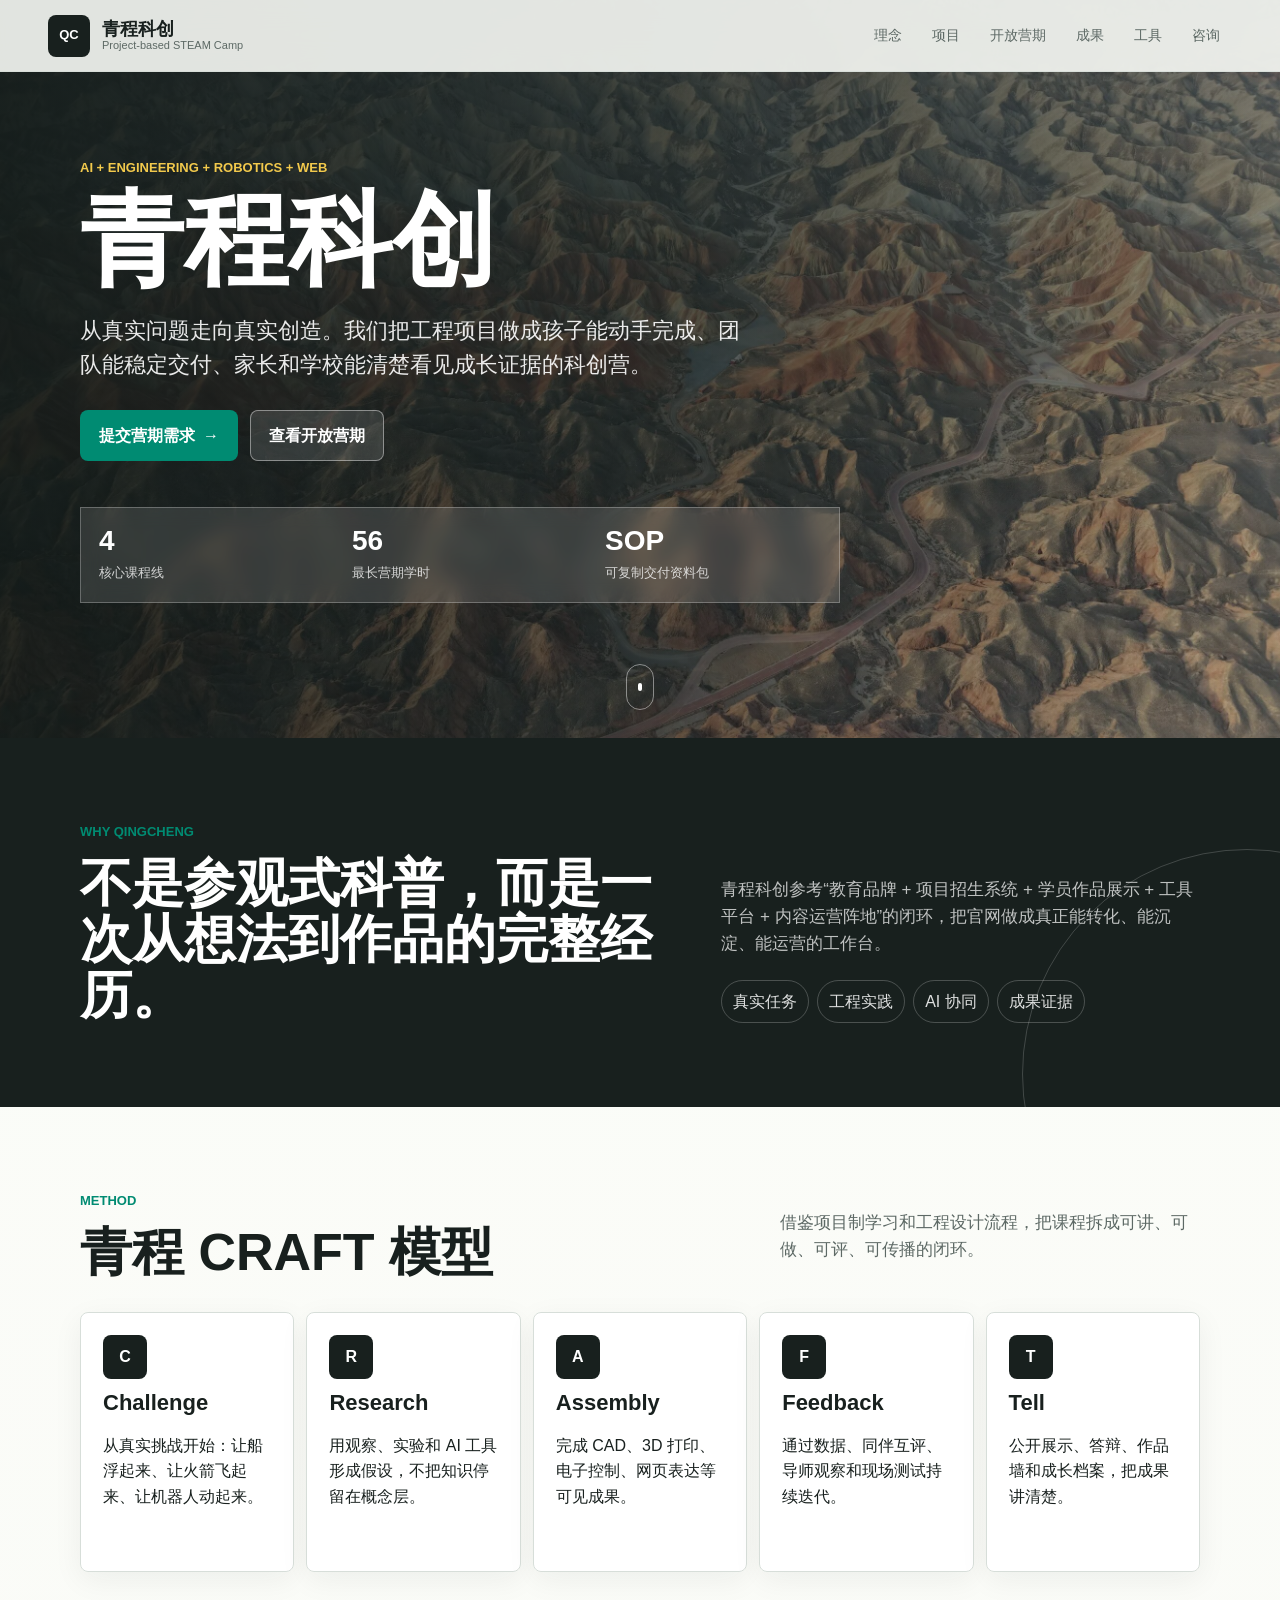
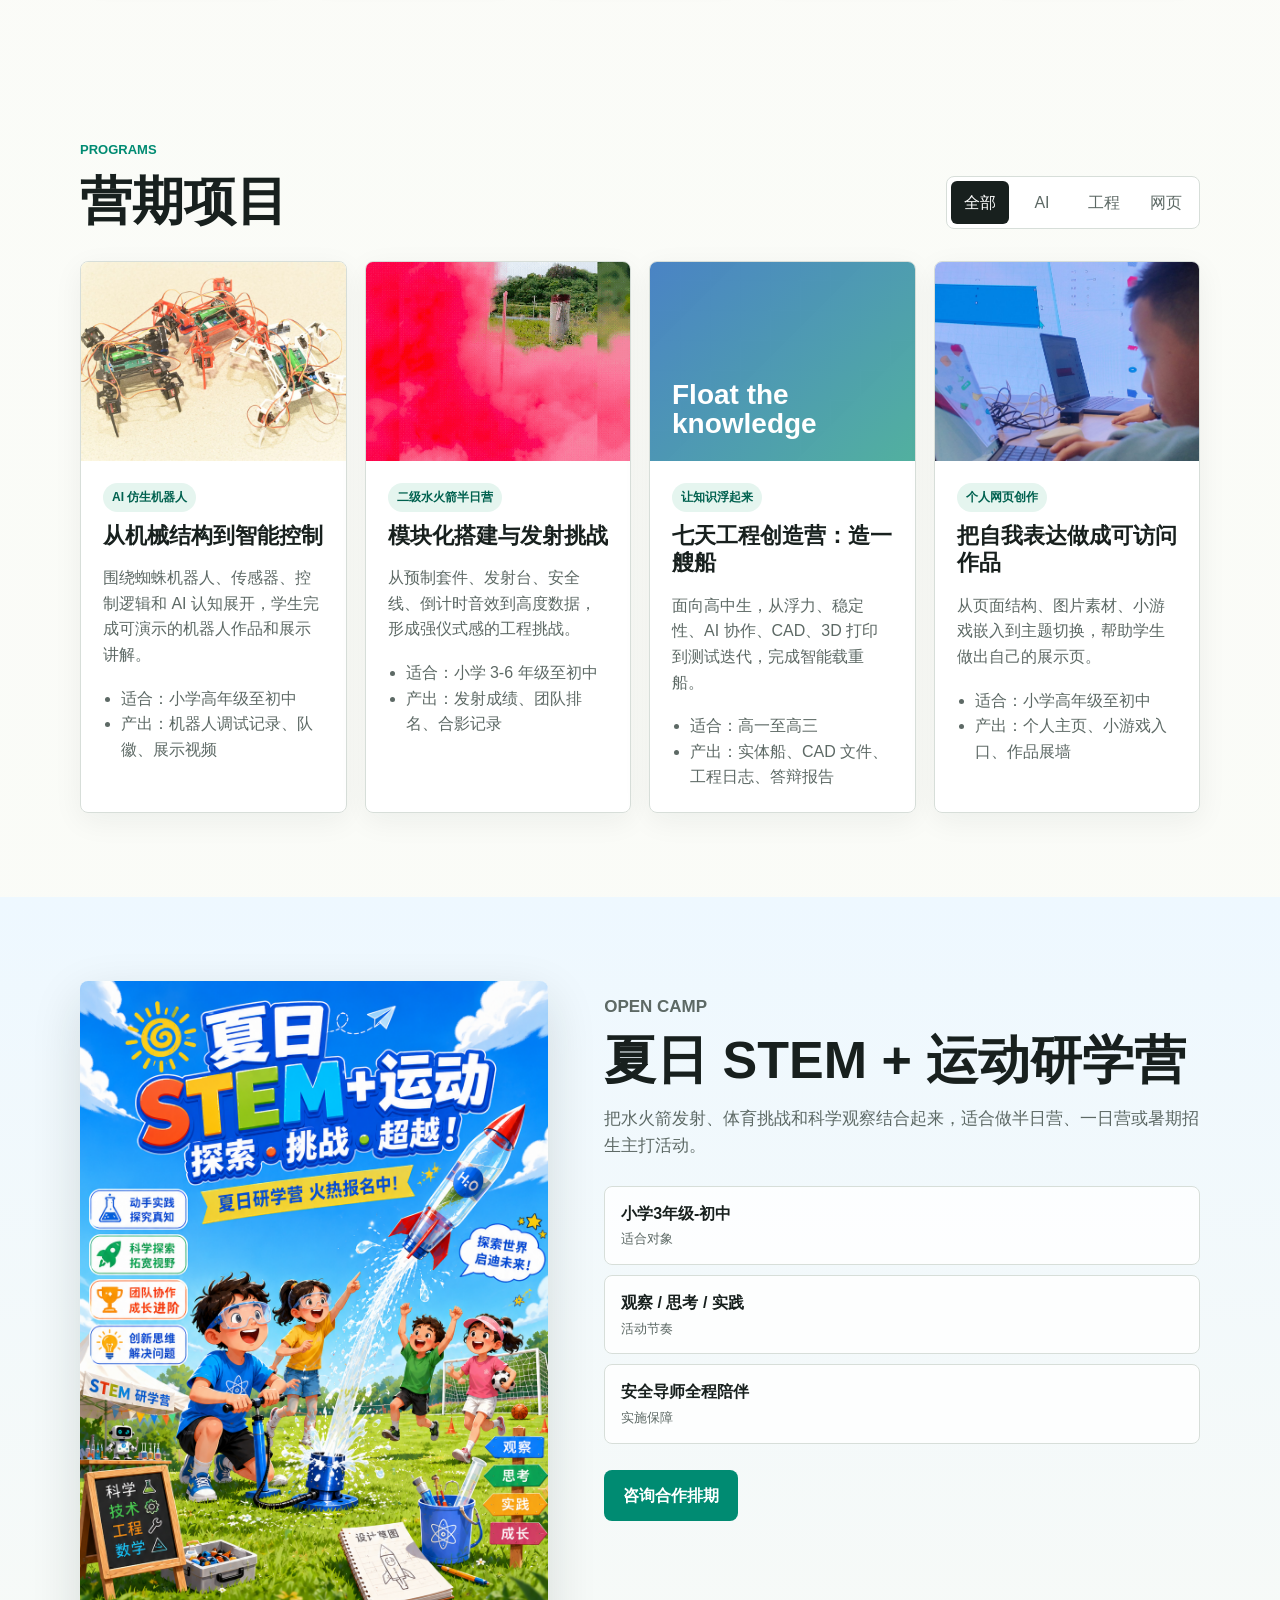
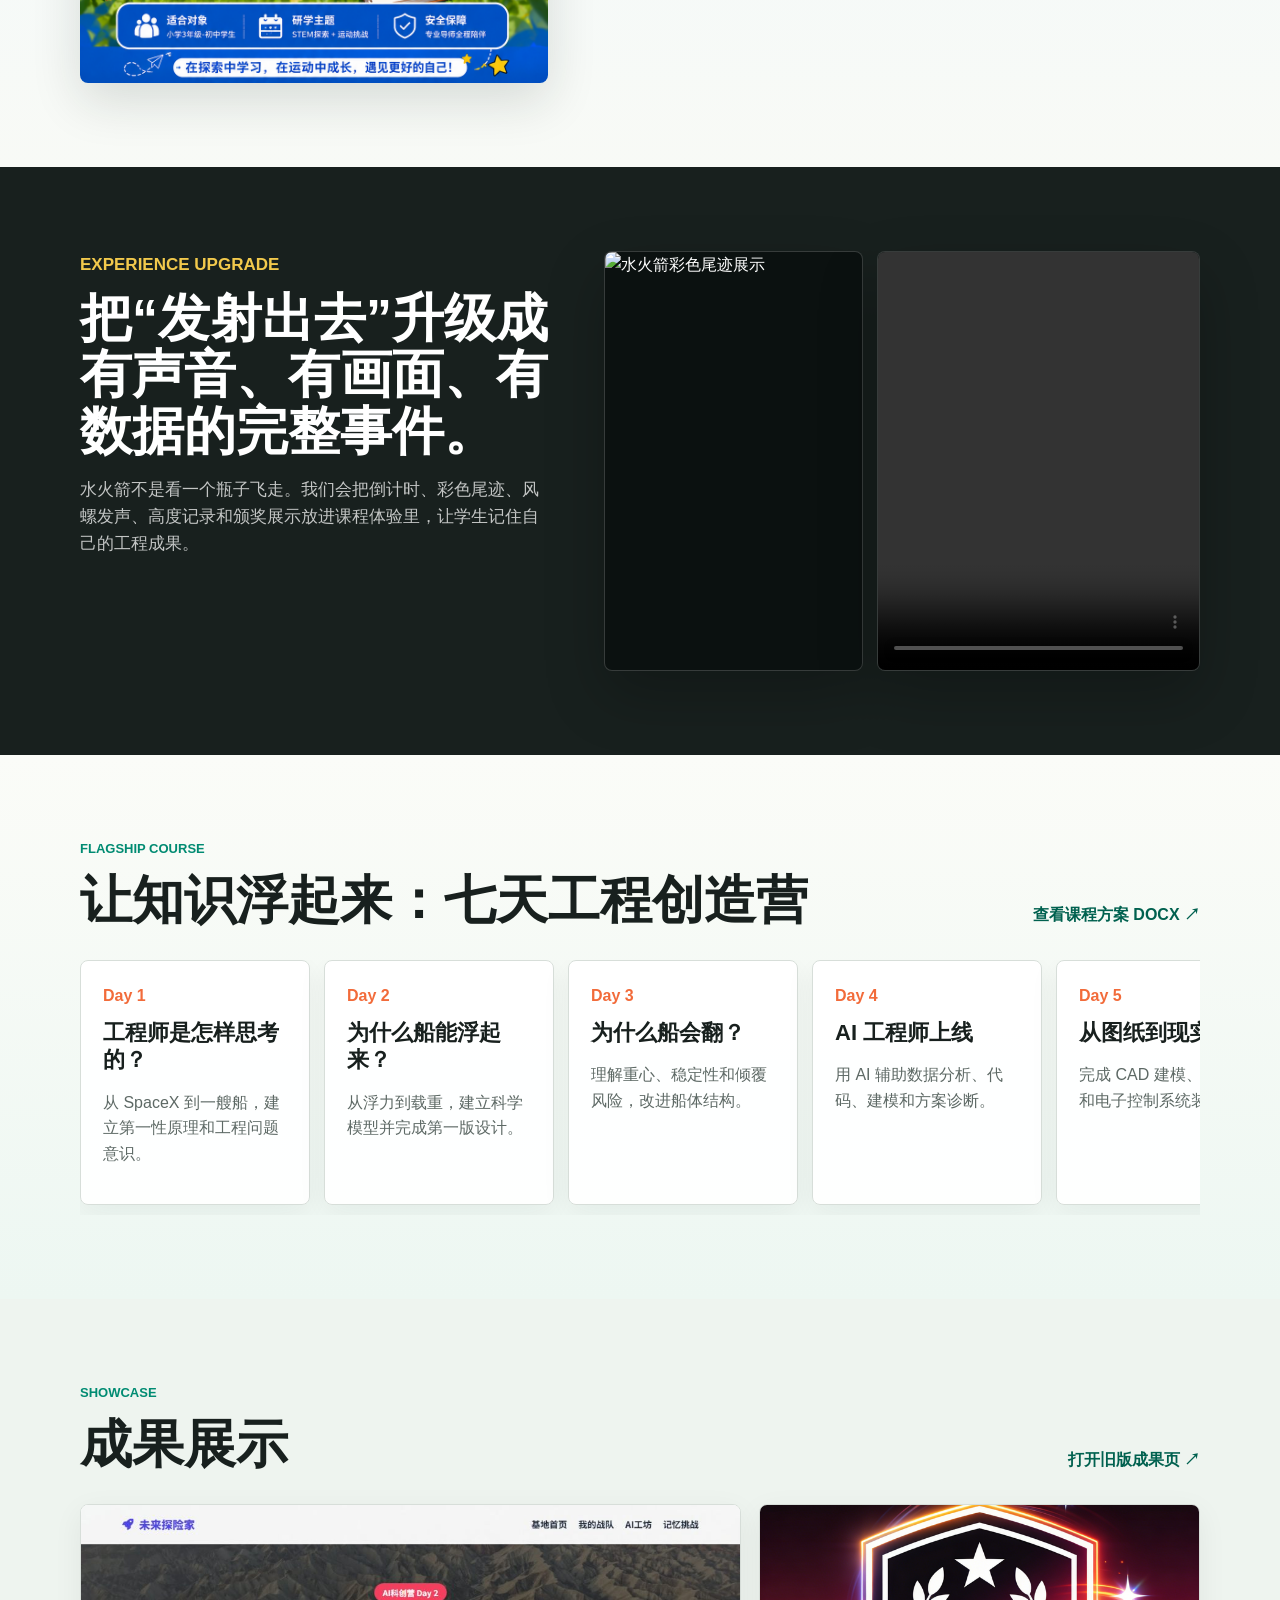
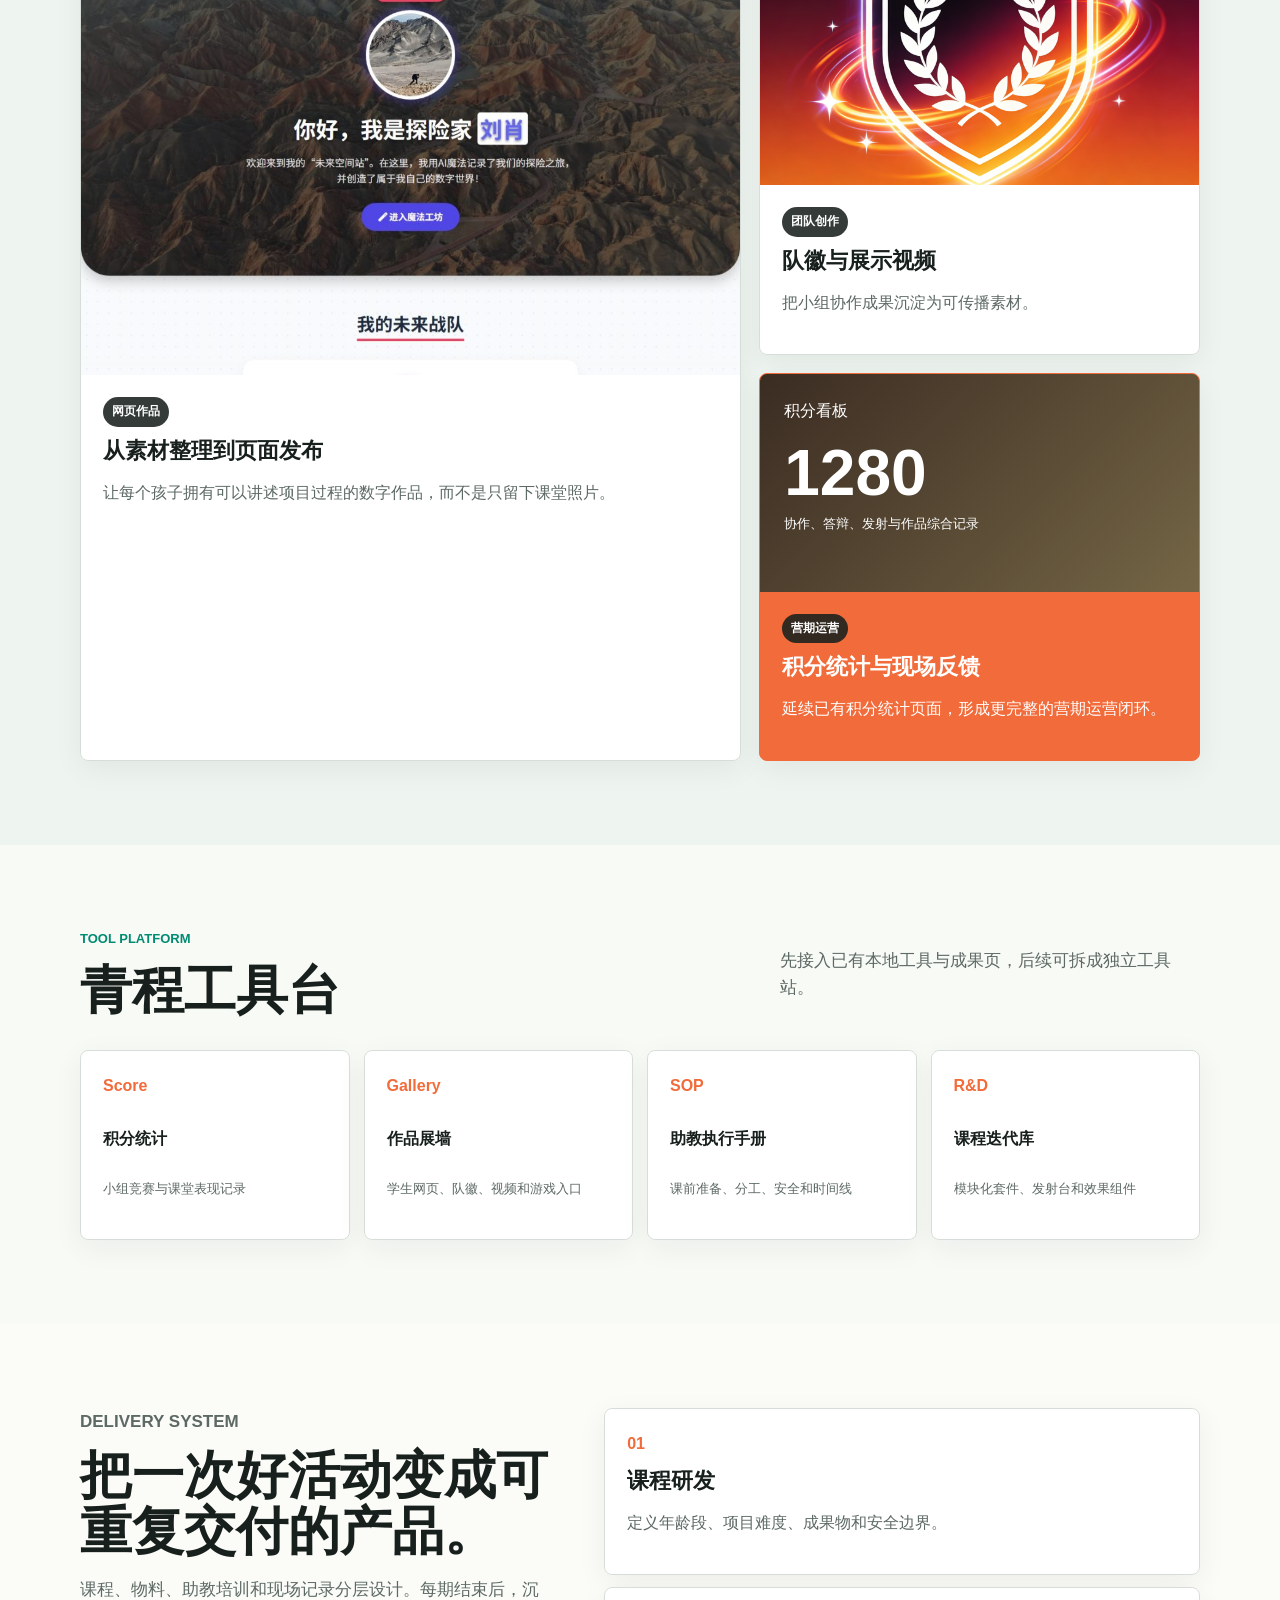
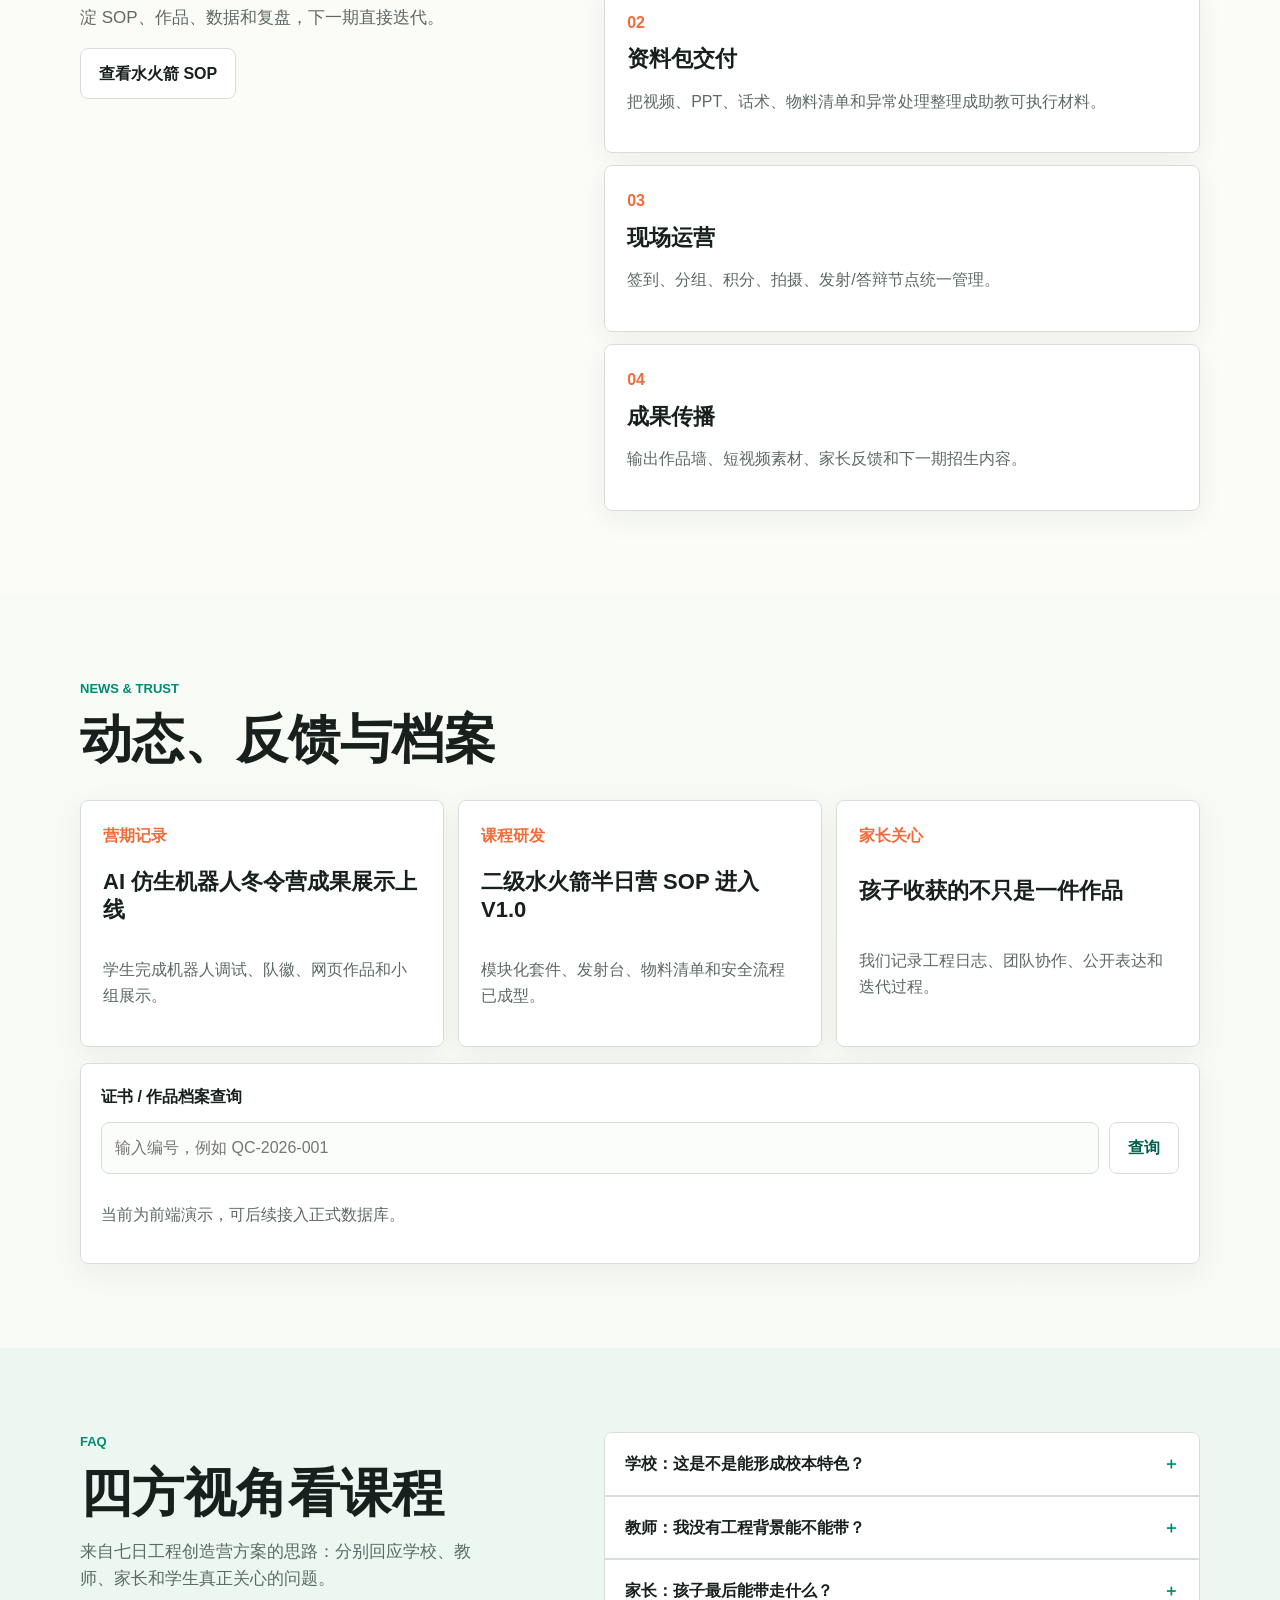
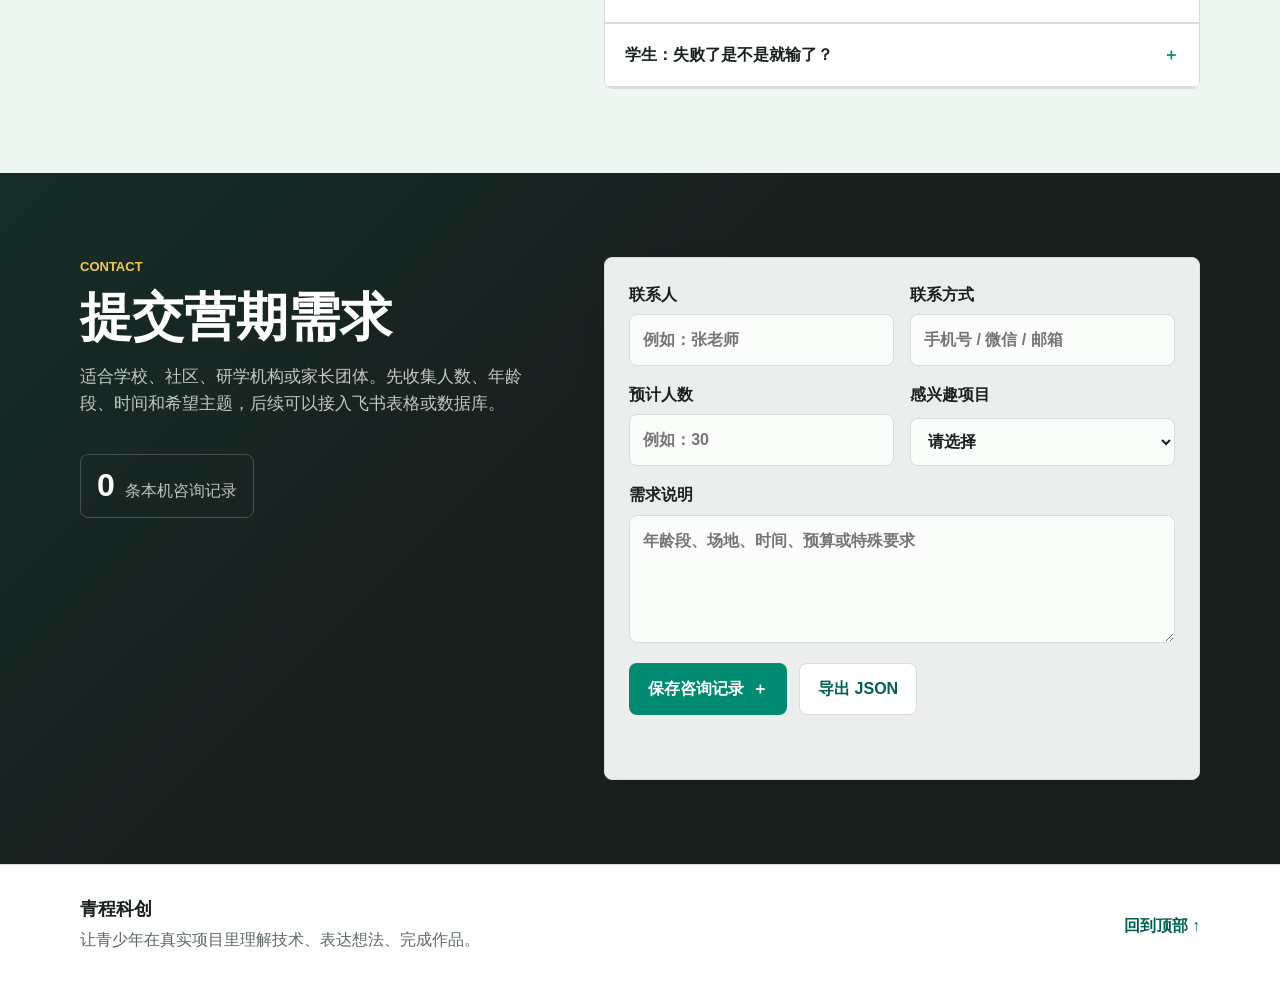
==== index.html @ 5ae754e2 "Initial commit" ====
<!DOCTYPE html>
<html lang="zh-CN">
<head>
  <meta charset="UTF-8">
  <meta name="viewport" content="width=device-width, initial-scale=1.0">
  <title>青程科创 | 面向青少年的项目式科创营</title>
  <meta name="description" content="青程科创提供 AI、机器人、水火箭、船舶工程、个人网页等项目式科创营，覆盖课程研发、营期交付、成果展示、工具平台与社群运营。">
  <link rel="stylesheet" href="styles.css">
</head>
<body>
  <div class="cursor-glow" aria-hidden="true"></div>
  <header class="site-header">
    <a class="brand" href="#top" aria-label="青程科创首页">
      <span class="brand-mark">QC</span>
      <span>
        <strong>青程科创</strong>
        <small>Project-based STEAM Camp</small>
      </span>
    </a>
    <button class="nav-toggle" type="button" aria-expanded="false" aria-controls="site-nav">
      <span></span>
      <span></span>
      <span></span>
    </button>
    <nav id="site-nav" class="site-nav">
      <a href="#belief">理念</a>
      <a href="#programs">项目</a>
      <a href="#open-camp">开放营期</a>
      <a href="#works">成果</a>
      <a href="#tools">工具</a>
      <a href="#join">咨询</a>
    </nav>
  </header>

  <main id="top">
    <section class="hero" aria-labelledby="hero-title">
      <div class="hero-bg" role="img" aria-label="山脉航拍背景，象征探索路线"></div>
      <div class="hero-shade"></div>
      <div class="hero-content reveal">
        <p class="eyebrow">AI + Engineering + Robotics + Web</p>
        <h1 id="hero-title">青程科创</h1>
        <p class="hero-copy">从真实问题走向真实创造。我们把工程项目做成孩子能动手完成、团队能稳定交付、家长和学校能清楚看见成长证据的科创营。</p>
        <div class="hero-actions">
          <a class="button primary magnetic" href="#join">提交营期需求 <span aria-hidden="true">→</span></a>
          <a class="button secondary magnetic" href="#open-camp">查看开放营期</a>
        </div>
        <div class="hero-metrics" aria-label="项目速览">
          <div><strong data-count="4">4</strong><span>核心课程线</span></div>
          <div><strong data-count="56">56</strong><span>最长营期学时</span></div>
          <div><strong>SOP</strong><span>可复制交付资料包</span></div>
        </div>
      </div>
      <a class="scroll-cue" href="#belief" aria-label="继续浏览">
        <span></span>
      </a>
    </section>

    <section id="belief" class="intro-band">
      <div class="section-inner intro-grid">
        <div class="reveal">
          <p class="section-kicker">Why Qingcheng</p>
          <h2>不是参观式科普，而是一次从想法到作品的完整经历。</h2>
        </div>
        <div class="intro-copy reveal">
          <p>青程科创参考“教育品牌 + 项目招生系统 + 学员作品展示 + 工具平台 + 内容运营阵地”的闭环，把官网做成真正能转化、能沉淀、能运营的工作台。</p>
          <div class="belief-pills">
            <span>真实任务</span>
            <span>工程实践</span>
            <span>AI 协同</span>
            <span>成果证据</span>
          </div>
        </div>
      </div>
    </section>

    <section class="section method-section">
      <div class="section-inner">
        <div class="section-head reveal">
          <div>
            <p class="section-kicker">Method</p>
            <h2>青程 CRAFT 模型</h2>
          </div>
          <p class="section-note">借鉴项目制学习和工程设计流程，把课程拆成可讲、可做、可评、可传播的闭环。</p>
        </div>
        <div class="method-grid">
          <article class="method-card reveal">
            <span>C</span>
            <h3>Challenge</h3>
            <p>从真实挑战开始：让船浮起来、让火箭飞起来、让机器人动起来。</p>
          </article>
          <article class="method-card reveal">
            <span>R</span>
            <h3>Research</h3>
            <p>用观察、实验和 AI 工具形成假设，不把知识停留在概念层。</p>
          </article>
          <article class="method-card reveal">
            <span>A</span>
            <h3>Assembly</h3>
            <p>完成 CAD、3D 打印、电子控制、网页表达等可见成果。</p>
          </article>
          <article class="method-card reveal">
            <span>F</span>
            <h3>Feedback</h3>
            <p>通过数据、同伴互评、导师观察和现场测试持续迭代。</p>
          </article>
          <article class="method-card reveal">
            <span>T</span>
            <h3>Tell</h3>
            <p>公开展示、答辩、作品墙和成长档案，把成果讲清楚。</p>
          </article>
        </div>
      </div>
    </section>

    <section id="programs" class="section">
      <div class="section-inner">
        <div class="section-head reveal">
          <div>
            <p class="section-kicker">Programs</p>
            <h2>营期项目</h2>
          </div>
          <div class="segmented" role="tablist" aria-label="课程筛选">
            <button class="segment is-active" type="button" data-filter="all">全部</button>
            <button class="segment" type="button" data-filter="ai">AI</button>
            <button class="segment" type="button" data-filter="engineering">工程</button>
            <button class="segment" type="button" data-filter="web">网页</button>
          </div>
        </div>

        <div class="program-grid">
          <article class="program-card reveal" data-category="ai engineering">
            <img src="assets/robots-web.jpg" alt="学生营期制作的仿生机器人作品">
            <div class="program-body">
              <span class="tag">AI 仿生机器人</span>
              <h3>从机械结构到智能控制</h3>
              <p>围绕蜘蛛机器人、传感器、控制逻辑和 AI 认知展开，学生完成可演示的机器人作品和展示讲解。</p>
              <ul>
                <li>适合：小学高年级至初中</li>
                <li>产出：机器人调试记录、队徽、展示视频</li>
              </ul>
            </div>
          </article>

          <article class="program-card reveal" data-category="engineering">
            <img src="assets/rocket-smoke-close.gif" alt="水火箭发射产生彩色烟雾效果">
            <div class="program-body">
              <span class="tag">二级水火箭半日营</span>
              <h3>模块化搭建与发射挑战</h3>
              <p>从预制套件、发射台、安全线、倒计时音效到高度数据，形成强仪式感的工程挑战。</p>
              <ul>
                <li>适合：小学 3-6 年级至初中</li>
                <li>产出：发射成绩、团队排名、合影记录</li>
              </ul>
            </div>
          </article>

          <article class="program-card reveal" data-category="engineering ai">
            <div class="program-visual boat-visual">
              <span>Float the knowledge</span>
            </div>
            <div class="program-body">
              <span class="tag">让知识浮起来</span>
              <h3>七天工程创造营：造一艘船</h3>
              <p>面向高中生，从浮力、稳定性、AI 协作、CAD、3D 打印到测试迭代，完成智能载重船。</p>
              <ul>
                <li>适合：高一至高三</li>
                <li>产出：实体船、CAD 文件、工程日志、答辩报告</li>
              </ul>
            </div>
          </article>

          <article class="program-card reveal" data-category="web ai">
            <img src="assets/design-class-web.jpg" alt="学生正在设计个人网页和数字作品">
            <div class="program-body">
              <span class="tag">个人网页创作</span>
              <h3>把自我表达做成可访问作品</h3>
              <p>从页面结构、图片素材、小游戏嵌入到主题切换，帮助学生做出自己的展示页。</p>
              <ul>
                <li>适合：小学高年级至初中</li>
                <li>产出：个人主页、小游戏入口、作品展墙</li>
              </ul>
            </div>
          </article>
        </div>
      </div>
    </section>

    <section id="open-camp" class="section camp-section">
      <div class="section-inner camp-layout">
        <div class="camp-poster reveal">
          <img src="assets/rocket-camp-poster.png" alt="夏日 STEM 运动水火箭研学营海报">
        </div>
        <div class="camp-copy reveal">
          <p class="section-kicker">Open Camp</p>
          <h2>夏日 STEM + 运动研学营</h2>
          <p>把水火箭发射、体育挑战和科学观察结合起来，适合做半日营、一日营或暑期招生主打活动。</p>
          <div class="camp-facts">
            <div><strong>小学3年级-初中</strong><span>适合对象</span></div>
            <div><strong>观察 / 思考 / 实践</strong><span>活动节奏</span></div>
            <div><strong>安全导师全程陪伴</strong><span>实施保障</span></div>
          </div>
          <a class="button primary magnetic" href="#join">咨询合作排期</a>
        </div>
      </div>
    </section>

    <section class="section feature-section">
      <div class="section-inner feature-layout">
        <div class="feature-copy reveal">
          <p class="section-kicker">Experience Upgrade</p>
          <h2>把“发射出去”升级成有声音、有画面、有数据的完整事件。</h2>
          <p>水火箭不是看一个瓶子飞走。我们会把倒计时、彩色尾迹、风螺发声、高度记录和颁奖展示放进课程体验里，让学生记住自己的工程成果。</p>
        </div>
        <div class="media-stack reveal">
          <img src="assets/rocket-smoke.gif" alt="水火箭彩色尾迹展示">
          <video src="assets/wind-sound-demo.mp4" controls muted playsinline preload="metadata"></video>
        </div>
      </div>
    </section>

    <section class="section boat-section">
      <div class="section-inner">
        <div class="section-head reveal">
          <div>
            <p class="section-kicker">Flagship Course</p>
            <h2>让知识浮起来：七天工程创造营</h2>
          </div>
          <a class="text-link" href="assets/boat-engineering-plan.docx">查看课程方案 DOCX <span aria-hidden="true">↗</span></a>
        </div>
        <div class="day-track">
          <article class="day-card reveal"><span>Day 1</span><h3>工程师是怎样思考的？</h3><p>从 SpaceX 到一艘船，建立第一性原理和工程问题意识。</p></article>
          <article class="day-card reveal"><span>Day 2</span><h3>为什么船能浮起来？</h3><p>从浮力到载重，建立科学模型并完成第一版设计。</p></article>
          <article class="day-card reveal"><span>Day 3</span><h3>为什么船会翻？</h3><p>理解重心、稳定性和倾覆风险，改进船体结构。</p></article>
          <article class="day-card reveal"><span>Day 4</span><h3>AI 工程师上线</h3><p>用 AI 辅助数据分析、代码、建模和方案诊断。</p></article>
          <article class="day-card reveal"><span>Day 5</span><h3>从图纸到现实</h3><p>完成 CAD 建模、3D 打印和电子控制系统装配。</p></article>
          <article class="day-card reveal"><span>Day 6</span><h3>测试与迭代</h3><p>真实下水测试，记录失败，依据数据迭代方案。</p></article>
          <article class="day-card reveal"><span>Day 7</span><h3>工程创造者大会</h3><p>公开展示成果，完成答辩、评价和成长反思。</p></article>
        </div>
      </div>
    </section>

    <section id="works" class="section muted">
      <div class="section-inner">
        <div class="section-head reveal">
          <div>
            <p class="section-kicker">Showcase</p>
            <h2>成果展示</h2>
          </div>
          <a class="text-link" href="../2026寒假科创营/营期一/个人主页/AI 仿生机器人科创营成果展示.html">打开旧版成果页 <span aria-hidden="true">↗</span></a>
        </div>

        <div class="showcase-grid">
          <article class="work-tile large reveal">
            <img src="assets/web-work-web.jpg" alt="学生网页作品截图">
            <div>
              <span class="tag dark">网页作品</span>
              <h3>从素材整理到页面发布</h3>
              <p>让每个孩子拥有可以讲述项目过程的数字作品，而不是只留下课堂照片。</p>
            </div>
          </article>
          <article class="work-tile reveal">
            <img src="assets/team.png" alt="科创营团队作品头像图">
            <div>
              <span class="tag dark">团队创作</span>
              <h3>队徽与展示视频</h3>
              <p>把小组协作成果沉淀为可传播素材。</p>
            </div>
          </article>
          <article class="work-tile accent reveal">
            <div class="score-preview">
              <span>积分看板</span>
              <strong data-count="1280">1280</strong>
              <small>协作、答辩、发射与作品综合记录</small>
            </div>
            <div>
              <span class="tag dark">营期运营</span>
              <h3>积分统计与现场反馈</h3>
              <p>延续已有积分统计页面，形成更完整的营期运营闭环。</p>
            </div>
          </article>
        </div>
      </div>
    </section>

    <section id="tools" class="section tools-section">
      <div class="section-inner">
        <div class="section-head reveal">
          <div>
            <p class="section-kicker">Tool Platform</p>
            <h2>青程工具台</h2>
          </div>
          <p class="section-note">先接入已有本地工具与成果页，后续可拆成独立工具站。</p>
        </div>
        <div class="tool-grid">
          <a class="tool-card reveal" href="../2026寒假科创营/营期二/积分统计/index.html"><span>Score</span><strong>积分统计</strong><small>小组竞赛与课堂表现记录</small></a>
          <a class="tool-card reveal" href="../2026寒假科创营/营期二/个人主页/AI 仿生机器人科创营成果展示.html"><span>Gallery</span><strong>作品展墙</strong><small>学生网页、队徽、视频和游戏入口</small></a>
          <a class="tool-card reveal" href="../2026.6二师水火箭/营期SOP.md"><span>SOP</span><strong>助教执行手册</strong><small>课前准备、分工、安全和时间线</small></a>
          <a class="tool-card reveal" href="../2026.6二师水火箭/迭代方向.md"><span>R&D</span><strong>课程迭代库</strong><small>模块化套件、发射台和效果组件</small></a>
        </div>
      </div>
    </section>

    <section class="section system-section">
      <div class="section-inner system-layout">
        <div class="system-copy reveal">
          <p class="section-kicker">Delivery System</p>
          <h2>把一次好活动变成可重复交付的产品。</h2>
          <p>课程、物料、助教培训和现场记录分层设计。每期结束后，沉淀 SOP、作品、数据和复盘，下一期直接迭代。</p>
          <a class="button secondary dark magnetic" href="../2026.6二师水火箭/营期SOP.md">查看水火箭 SOP</a>
        </div>
        <div class="timeline">
          <div class="timeline-item reveal"><span>01</span><h3>课程研发</h3><p>定义年龄段、项目难度、成果物和安全边界。</p></div>
          <div class="timeline-item reveal"><span>02</span><h3>资料包交付</h3><p>把视频、PPT、话术、物料清单和异常处理整理成助教可执行材料。</p></div>
          <div class="timeline-item reveal"><span>03</span><h3>现场运营</h3><p>签到、分组、积分、拍摄、发射/答辩节点统一管理。</p></div>
          <div class="timeline-item reveal"><span>04</span><h3>成果传播</h3><p>输出作品墙、短视频素材、家长反馈和下一期招生内容。</p></div>
        </div>
      </div>
    </section>

    <section class="section news-section">
      <div class="section-inner">
        <div class="section-head reveal">
          <div>
            <p class="section-kicker">News & Trust</p>
            <h2>动态、反馈与档案</h2>
          </div>
        </div>
        <div class="news-grid">
          <article class="news-card reveal"><span>营期记录</span><h3>AI 仿生机器人冬令营成果展示上线</h3><p>学生完成机器人调试、队徽、网页作品和小组展示。</p></article>
          <article class="news-card reveal"><span>课程研发</span><h3>二级水火箭半日营 SOP 进入 V1.0</h3><p>模块化套件、发射台、物料清单和安全流程已成型。</p></article>
          <article class="news-card reveal"><span>家长关心</span><h3>孩子收获的不只是一件作品</h3><p>我们记录工程日志、团队协作、公开表达和迭代过程。</p></article>
        </div>
        <form class="certificate-check reveal">
          <label for="cert-code">证书 / 作品档案查询</label>
          <div>
            <input id="cert-code" type="text" placeholder="输入编号，例如 QC-2026-001">
            <button class="button ghost" type="button" id="cert-check">查询</button>
          </div>
          <p id="cert-result" role="status">当前为前端演示，可后续接入正式数据库。</p>
        </form>
      </div>
    </section>

    <section class="section faq-section">
      <div class="section-inner faq-layout">
        <div class="reveal">
          <p class="section-kicker">FAQ</p>
          <h2>四方视角看课程</h2>
          <p class="section-note">来自七日工程创造营方案的思路：分别回应学校、教师、家长和学生真正关心的问题。</p>
        </div>
        <div class="accordion reveal">
          <button class="accordion-item" type="button"><span>学校：这是不是能形成校本特色？</span><strong>＋</strong></button>
          <div class="accordion-panel"><p>可以。七日营可以转化为 16 周学期课程，也可以作为 STEM 节、科技节或研学项目的核心内容。</p></div>
          <button class="accordion-item" type="button"><span>教师：我没有工程背景能不能带？</span><strong>＋</strong></button>
          <div class="accordion-panel"><p>团队会提供 SOP、物料包、培训和课后复盘机制，降低对单个核心成员经验的依赖。</p></div>
          <button class="accordion-item" type="button"><span>家长：孩子最后能带走什么？</span><strong>＋</strong></button>
          <div class="accordion-panel"><p>除了实体作品，还会有工程日志、程序代码、数据报告、展示视频和成长档案。</p></div>
          <button class="accordion-item" type="button"><span>学生：失败了是不是就输了？</span><strong>＋</strong></button>
          <div class="accordion-panel"><p>不是。工程教育看的是如何根据测试数据迭代，失败本身就是课程最重要的一部分。</p></div>
        </div>
      </div>
    </section>

    <section id="join" class="section join-section">
      <div class="section-inner join-layout">
        <div class="reveal">
          <p class="section-kicker">Contact</p>
          <h2>提交营期需求</h2>
          <p class="join-copy">适合学校、社区、研学机构或家长团体。先收集人数、年龄段、时间和希望主题，后续可以接入飞书表格或数据库。</p>
          <div class="need-summary" aria-live="polite">
            <strong id="saved-count">0</strong>
            <span>条本机咨询记录</span>
          </div>
        </div>

        <form class="lead-form reveal" id="lead-form">
          <label>联系人<input name="name" type="text" placeholder="例如：张老师" required></label>
          <label>联系方式<input name="contact" type="text" placeholder="手机号 / 微信 / 邮箱" required></label>
          <label>预计人数<input name="size" type="number" min="1" max="200" placeholder="例如：30" required></label>
          <label>感兴趣项目<select name="program" required>
            <option value="">请选择</option>
            <option>AI 仿生机器人科创营</option>
            <option>二级水火箭半日营</option>
            <option>让知识浮起来七日工程创造营</option>
            <option>个人网页创作营</option>
            <option>需要共同设计新主题</option>
          </select></label>
          <label class="full">需求说明<textarea name="message" rows="4" placeholder="年龄段、场地、时间、预算或特殊要求"></textarea></label>
          <div class="form-actions full">
            <button class="button primary magnetic" type="submit">保存咨询记录 <span aria-hidden="true">＋</span></button>
            <button class="button ghost magnetic" type="button" id="export-leads">导出 JSON</button>
          </div>
          <p class="form-status full" id="form-status" role="status"></p>
        </form>
      </div>
    </section>
  </main>

  <footer class="site-footer">
    <div class="section-inner footer-inner">
      <div>
        <strong>青程科创</strong>
        <p>让青少年在真实项目里理解技术、表达想法、完成作品。</p>
      </div>
      <a href="#top">回到顶部 ↑</a>
    </div>
  </footer>

  <script src="script.js"></script>
</body>
</html>
---- styles.css ----
:root {
  --ink: #18201e;
  --muted: #5d6965;
  --line: #d7ded9;
  --paper: #f8faf6;
  --white: #ffffff;
  --green: #008b72;
  --green-dark: #00614f;
  --mint: #dff6ec;
  --orange: #f26b3a;
  --yellow: #f2c94c;
  --blue: #2c6fbb;
  --sky: #dceeff;
  --radius: 8px;
  --shadow: 0 18px 50px rgba(24, 32, 30, 0.14);
}

* {
  box-sizing: border-box;
}

html {
  scroll-behavior: smooth;
}

body {
  margin: 0;
  font-family: "Microsoft YaHei", "PingFang SC", Arial, sans-serif;
  color: var(--ink);
  background:
    radial-gradient(circle at top left, rgba(0, 139, 114, 0.08), transparent 32rem),
    linear-gradient(180deg, #fbfcf8 0%, var(--paper) 100%);
  line-height: 1.6;
}

body::before {
  position: fixed;
  inset: 0;
  z-index: -5;
  pointer-events: none;
  content: "";
  background-image:
    linear-gradient(rgba(24, 32, 30, 0.035) 1px, transparent 1px),
    linear-gradient(90deg, rgba(24, 32, 30, 0.035) 1px, transparent 1px);
  background-size: 44px 44px;
  mask-image: linear-gradient(180deg, transparent, #000 20%, #000 80%, transparent);
}

img,
video {
  display: block;
  max-width: 100%;
}

a {
  color: inherit;
  text-decoration: none;
}

button,
input,
select,
textarea {
  font: inherit;
}

.cursor-glow {
  position: fixed;
  left: 0;
  top: 0;
  z-index: 40;
  width: 220px;
  height: 220px;
  pointer-events: none;
  opacity: 0;
  border-radius: 50%;
  background: radial-gradient(circle, rgba(0, 139, 114, 0.18), transparent 65%);
  transform: translate(-50%, -50%);
  transition: opacity 220ms ease;
}

.site-header {
  position: fixed;
  top: 0;
  left: 0;
  right: 0;
  z-index: 30;
  display: flex;
  align-items: center;
  justify-content: space-between;
  gap: 24px;
  min-height: 72px;
  padding: 12px 48px;
  background: rgba(248, 250, 246, 0.9);
  border-bottom: 1px solid rgba(215, 222, 217, 0.85);
  backdrop-filter: blur(16px);
  transition: min-height 220ms ease, box-shadow 220ms ease, background 220ms ease;
}

.site-header.is-scrolled {
  min-height: 64px;
  background: rgba(248, 250, 246, 0.96);
  box-shadow: 0 10px 30px rgba(24, 32, 30, 0.08);
}

.brand {
  display: inline-flex;
  align-items: center;
  gap: 12px;
  min-width: 196px;
}

.brand-mark {
  display: grid;
  place-items: center;
  width: 42px;
  height: 42px;
  border-radius: var(--radius);
  color: var(--white);
  background: var(--ink);
  font-size: 13px;
  font-weight: 800;
  transition: transform 240ms ease, background 240ms ease;
}

.brand:hover .brand-mark {
  background: var(--green);
  transform: rotate(-6deg) scale(1.04);
}

.brand strong,
.site-footer strong {
  display: block;
  font-size: 18px;
  line-height: 1.15;
}

.brand small {
  display: block;
  color: var(--muted);
  font-size: 11px;
  line-height: 1.2;
}

.site-nav {
  display: flex;
  align-items: center;
  gap: 6px;
}

.site-nav a {
  position: relative;
  padding: 10px 12px;
  border-radius: 999px;
  color: var(--muted);
  font-size: 14px;
  transition: color 160ms ease, background 160ms ease;
}

.site-nav a::after {
  position: absolute;
  left: 14px;
  right: 14px;
  bottom: 6px;
  height: 2px;
  content: "";
  background: var(--green);
  transform: scaleX(0);
  transform-origin: left;
  transition: transform 180ms ease;
}

.site-nav a:hover,
.site-nav a:focus-visible {
  color: var(--ink);
  background: #eef4ef;
  outline: none;
}

.site-nav a:hover::after {
  transform: scaleX(1);
}

.nav-toggle {
  display: none;
  width: 42px;
  height: 42px;
  border: 1px solid var(--line);
  border-radius: var(--radius);
  background: var(--white);
}

.nav-toggle span {
  display: block;
  width: 18px;
  height: 2px;
  margin: 4px auto;
  background: var(--ink);
  transition: transform 180ms ease, opacity 180ms ease;
}

.site-header.is-open .nav-toggle span:nth-child(1) {
  transform: translateY(6px) rotate(45deg);
}

.site-header.is-open .nav-toggle span:nth-child(2) {
  opacity: 0;
}

.site-header.is-open .nav-toggle span:nth-child(3) {
  transform: translateY(-6px) rotate(-45deg);
}

.hero {
  position: relative;
  min-height: 82vh;
  overflow: hidden;
  color: var(--white);
  isolation: isolate;
}

.hero-bg,
.hero-shade {
  position: absolute;
  inset: 0;
}

.hero-bg {
  z-index: -2;
  background-image: url("assets/landscape-web.jpg");
  background-position: center;
  background-size: cover;
  transform: scale(1.05);
  animation: heroDrift 18s ease-in-out infinite alternate;
}

.hero-shade {
  z-index: -1;
  background:
    linear-gradient(90deg, rgba(10, 18, 16, 0.84), rgba(10, 18, 16, 0.56) 48%, rgba(10, 18, 16, 0.16)),
    linear-gradient(180deg, rgba(10, 18, 16, 0.48), rgba(10, 18, 16, 0.12));
}

.hero-content {
  width: min(1120px, calc(100% - 36px));
  margin: 0 auto;
  padding: 158px 0 84px;
}

.eyebrow,
.section-kicker {
  margin: 0 0 12px;
  color: var(--green);
  font-size: 13px;
  font-weight: 800;
  text-transform: uppercase;
}

.hero .eyebrow {
  color: var(--yellow);
}

.hero h1 {
  margin: 0;
  max-width: 760px;
  font-size: 104px;
  line-height: 0.95;
  font-weight: 900;
}

.hero-copy {
  max-width: 680px;
  margin: 24px 0 0;
  color: rgba(255, 255, 255, 0.9);
  font-size: 22px;
  line-height: 1.55;
}

.hero-actions,
.form-actions {
  display: flex;
  flex-wrap: wrap;
  gap: 12px;
  margin-top: 28px;
}

.button {
  position: relative;
  display: inline-flex;
  align-items: center;
  justify-content: center;
  gap: 8px;
  min-height: 46px;
  padding: 12px 18px;
  overflow: hidden;
  border: 1px solid transparent;
  border-radius: var(--radius);
  cursor: pointer;
  font-weight: 800;
  transition: transform 180ms ease, background 180ms ease, border-color 180ms ease, box-shadow 180ms ease;
}

.button::before {
  position: absolute;
  inset: 0;
  content: "";
  background: linear-gradient(120deg, transparent, rgba(255,255,255,0.28), transparent);
  transform: translateX(-120%);
  transition: transform 520ms ease;
}

.button:hover::before {
  transform: translateX(120%);
}

.button:hover {
  transform: translateY(-2px);
  box-shadow: 0 12px 26px rgba(24, 32, 30, 0.16);
}

.button.primary {
  color: var(--white);
  background: var(--green);
}

.button.primary:hover {
  background: var(--green-dark);
}

.button.secondary {
  color: var(--white);
  background: rgba(255, 255, 255, 0.12);
  border-color: rgba(255, 255, 255, 0.42);
}

.button.secondary.dark,
.button.ghost {
  color: var(--ink);
  background: var(--white);
  border-color: var(--line);
}

.button.ghost {
  color: var(--green-dark);
}

.hero-metrics {
  display: grid;
  grid-template-columns: repeat(3, minmax(120px, 1fr));
  gap: 1px;
  width: min(760px, 100%);
  margin-top: 46px;
  border: 1px solid rgba(255, 255, 255, 0.26);
  background: rgba(255, 255, 255, 0.12);
  backdrop-filter: blur(10px);
}

.hero-metrics div {
  padding: 18px;
}

.hero-metrics strong {
  display: block;
  font-size: 28px;
  line-height: 1.1;
}

.hero-metrics span {
  display: block;
  margin-top: 6px;
  color: rgba(255, 255, 255, 0.78);
  font-size: 13px;
}

.scroll-cue {
  position: absolute;
  left: 50%;
  bottom: 28px;
  display: grid;
  place-items: center;
  width: 28px;
  height: 46px;
  border: 1px solid rgba(255,255,255,0.45);
  border-radius: 999px;
  transform: translateX(-50%);
}

.scroll-cue span {
  width: 4px;
  height: 8px;
  border-radius: 99px;
  background: var(--white);
  animation: scrollCue 1.4s ease-in-out infinite;
}

.intro-band {
  position: relative;
  overflow: hidden;
  background: var(--ink);
  color: var(--white);
}

.intro-band::after {
  position: absolute;
  right: -12rem;
  bottom: -12rem;
  width: 28rem;
  height: 28rem;
  content: "";
  border: 1px solid rgba(255,255,255,0.18);
  border-radius: 50%;
}

.section,
.intro-band {
  padding: 84px 0;
}

.section-inner {
  width: min(1120px, calc(100% - 36px));
  margin: 0 auto;
}

.intro-grid,
.feature-layout,
.camp-layout,
.system-layout,
.join-layout,
.faq-layout {
  display: grid;
  gap: 56px;
  align-items: start;
}

.intro-grid {
  grid-template-columns: 1.1fr 0.9fr;
  align-items: end;
}

.feature-layout,
.camp-layout,
.system-layout,
.join-layout,
.faq-layout {
  grid-template-columns: 0.88fr 1.12fr;
}

h2,
h3,
p {
  overflow-wrap: anywhere;
}

h2 {
  margin: 0;
  font-size: 52px;
  line-height: 1.08;
}

h3 {
  margin: 10px 0 8px;
  font-size: 22px;
  line-height: 1.25;
}

.intro-copy p,
.join-copy,
.system-copy > p,
.section-note,
.ops-note,
.feature-copy p,
.camp-copy p {
  color: var(--muted);
  font-size: 17px;
}

.intro-copy p {
  color: rgba(255, 255, 255, 0.72);
}

.belief-pills {
  display: flex;
  flex-wrap: wrap;
  gap: 8px;
  margin-top: 22px;
}

.belief-pills span {
  padding: 8px 11px;
  border: 1px solid rgba(255,255,255,0.22);
  border-radius: 999px;
  color: rgba(255,255,255,0.86);
}

.section-head {
  display: flex;
  align-items: end;
  justify-content: space-between;
  gap: 24px;
  margin-bottom: 32px;
}

.section-note {
  max-width: 420px;
}

.method-grid {
  display: grid;
  grid-template-columns: repeat(5, minmax(0, 1fr));
  gap: 12px;
}

.method-card,
.program-card,
.work-tile,
.tool-card,
.lead-form,
.timeline-item,
.day-card,
.news-card,
.certificate-check {
  border: 1px solid var(--line);
  border-radius: var(--radius);
  background: rgba(255, 255, 255, 0.92);
  box-shadow: 0 8px 30px rgba(24, 32, 30, 0.06);
}

.method-card {
  min-height: 260px;
  padding: 22px;
  transition: transform 200ms ease, background 200ms ease, border-color 200ms ease;
}

.method-card span {
  display: grid;
  place-items: center;
  width: 44px;
  height: 44px;
  border-radius: var(--radius);
  color: var(--white);
  background: var(--ink);
  font-weight: 900;
}

.method-card:hover {
  border-color: var(--green);
  background: var(--mint);
  transform: translateY(-5px);
}

.segmented {
  display: inline-flex;
  gap: 4px;
  padding: 4px;
  border: 1px solid var(--line);
  border-radius: var(--radius);
  background: var(--white);
}

.segment {
  min-width: 58px;
  border: 0;
  border-radius: 6px;
  padding: 9px 12px;
  color: var(--muted);
  background: transparent;
  cursor: pointer;
  transition: color 160ms ease, background 160ms ease, transform 160ms ease;
}

.segment:hover {
  transform: translateY(-1px);
}

.segment.is-active {
  color: var(--white);
  background: var(--ink);
}

.program-grid {
  display: grid;
  grid-template-columns: repeat(4, minmax(0, 1fr));
  gap: 18px;
}

.program-card {
  overflow: hidden;
  transition: transform 220ms ease, opacity 220ms ease, box-shadow 220ms ease;
}

.program-card.is-hidden {
  display: none;
}

.program-card:hover {
  transform: translateY(-6px);
  box-shadow: var(--shadow);
}

.program-card img,
.program-visual {
  width: 100%;
  aspect-ratio: 4 / 3;
  object-fit: cover;
}

.boat-visual {
  display: grid;
  place-items: end start;
  padding: 22px;
  color: var(--white);
  background:
    linear-gradient(135deg, rgba(44, 111, 187, 0.86), rgba(0, 139, 114, 0.68)),
    repeating-linear-gradient(90deg, rgba(255,255,255,0.16) 0 1px, transparent 1px 30px),
    repeating-linear-gradient(0deg, rgba(255,255,255,0.16) 0 1px, transparent 1px 30px);
}

.boat-visual span {
  max-width: 170px;
  font-weight: 900;
  font-size: 28px;
  line-height: 1.05;
}

.program-body {
  padding: 22px;
}

.tag {
  display: inline-flex;
  align-items: center;
  min-height: 28px;
  padding: 5px 9px;
  border-radius: 999px;
  color: var(--green-dark);
  background: #e5f5ef;
  font-size: 12px;
  font-weight: 800;
}

.tag.dark {
  color: var(--white);
  background: rgba(24, 32, 30, 0.88);
}

.program-body p,
.program-body li,
.work-tile p,
.timeline-item p,
.tool-card small,
.news-card p,
.day-card p,
.form-status,
.certificate-check p {
  color: var(--muted);
}

.program-body ul {
  margin: 18px 0 0;
  padding-left: 18px;
}

.camp-section {
  background: linear-gradient(180deg, #eef8ff, #f8faf6);
}

.camp-poster {
  overflow: hidden;
  border-radius: var(--radius);
  box-shadow: var(--shadow);
}

.camp-poster img {
  width: 100%;
  transition: transform 600ms ease;
}

.camp-poster:hover img {
  transform: scale(1.035);
}

.camp-copy {
  position: sticky;
  top: 96px;
  padding-top: 12px;
}

.camp-facts {
  display: grid;
  grid-template-columns: 1fr;
  gap: 10px;
  margin: 26px 0;
}

.camp-facts div {
  display: grid;
  gap: 3px;
  padding: 14px 16px;
  border: 1px solid var(--line);
  border-radius: var(--radius);
  background: rgba(255,255,255,0.8);
}

.camp-facts span {
  color: var(--muted);
  font-size: 13px;
}

.feature-section {
  background: var(--ink);
  color: var(--white);
}

.feature-section .section-kicker {
  color: var(--yellow);
}

.feature-copy p {
  color: rgba(255,255,255,0.74);
}

.media-stack {
  display: grid;
  grid-template-columns: 0.8fr 1fr;
  gap: 14px;
}

.media-stack img,
.media-stack video {
  width: 100%;
  height: 420px;
  object-fit: cover;
  border: 1px solid rgba(255,255,255,0.18);
  border-radius: var(--radius);
  background: #0b1110;
  box-shadow: 0 24px 60px rgba(0,0,0,0.24);
}

.boat-section {
  background: linear-gradient(180deg, #fbfcf8, #edf7f2);
}

.text-link {
  color: var(--green-dark);
  font-weight: 800;
}

.day-track {
  display: grid;
  grid-template-columns: repeat(7, minmax(230px, 1fr));
  gap: 14px;
  overflow-x: auto;
  padding-bottom: 10px;
  scroll-snap-type: x proximity;
}

.day-card {
  min-height: 240px;
  padding: 22px;
  scroll-snap-align: start;
  transition: transform 180ms ease, border-color 180ms ease;
}

.day-card:hover {
  border-color: var(--blue);
  transform: translateY(-4px);
}

.day-card span {
  color: var(--orange);
  font-weight: 900;
}

.muted {
  background: #eef4ef;
}

.showcase-grid {
  display: grid;
  grid-template-columns: 1.2fr 0.8fr;
  gap: 18px;
}

.work-tile {
  overflow: hidden;
}

.work-tile.large {
  grid-row: span 2;
}

.work-tile img {
  width: 100%;
  height: 280px;
  object-fit: cover;
  transition: transform 500ms ease;
}

.work-tile:hover img {
  transform: scale(1.035);
}

.work-tile.large img {
  height: 470px;
  object-position: top center;
}

.work-tile > div:not(.score-preview) {
  padding: 22px;
}

.work-tile.accent {
  background: var(--orange);
  border-color: var(--orange);
}

.work-tile.accent p,
.work-tile.accent h3 {
  color: var(--white);
}

.score-preview {
  min-height: 218px;
  padding: 24px;
  color: var(--white);
  background: linear-gradient(135deg, rgba(24,32,30,0.84), rgba(0,97,79,0.52));
}

.score-preview span,
.score-preview small {
  display: block;
}

.score-preview strong {
  display: block;
  margin: 18px 0 8px;
  font-size: 64px;
  line-height: 1;
}

.tools-section {
  background: var(--paper);
}

.tool-grid,
.news-grid {
  display: grid;
  grid-template-columns: repeat(4, minmax(0, 1fr));
  gap: 14px;
}

.news-grid {
  grid-template-columns: repeat(3, minmax(0, 1fr));
}

.tool-card,
.news-card {
  display: grid;
  gap: 10px;
  min-height: 190px;
  padding: 22px;
  transition: transform 180ms ease, border-color 180ms ease, background 180ms ease;
}

.tool-card:hover,
.news-card:hover {
  border-color: var(--green);
  background: var(--white);
  transform: translateY(-4px);
}

.tool-card span,
.news-card span {
  color: var(--orange);
  font-weight: 900;
}

.system-section {
  background: #fbfcf8;
}

.system-copy {
  position: sticky;
  top: 96px;
}

.timeline {
  display: grid;
  gap: 12px;
}

.timeline-item {
  padding: 22px;
  transition: transform 180ms ease, border-color 180ms ease;
}

.timeline-item:hover {
  border-color: var(--green);
  transform: translateX(4px);
}

.timeline-item span {
  color: var(--orange);
  font-weight: 900;
}

.certificate-check {
  display: grid;
  gap: 12px;
  margin-top: 16px;
  padding: 20px;
}

.certificate-check label {
  font-weight: 900;
}

.certificate-check div {
  display: grid;
  grid-template-columns: 1fr auto;
  gap: 10px;
}

.certificate-check input,
.lead-form input,
.lead-form select,
.lead-form textarea {
  width: 100%;
  border: 1px solid var(--line);
  border-radius: var(--radius);
  padding: 12px 13px;
  color: var(--ink);
  background: #fbfdfb;
}

.faq-section {
  background: #edf7f2;
}

.accordion {
  border: 1px solid var(--line);
  border-radius: var(--radius);
  overflow: hidden;
  background: var(--white);
}

.accordion-item {
  display: flex;
  align-items: center;
  justify-content: space-between;
  width: 100%;
  border: 0;
  border-bottom: 1px solid var(--line);
  padding: 18px 20px;
  color: var(--ink);
  background: var(--white);
  cursor: pointer;
  text-align: left;
  font-weight: 900;
}

.accordion-item strong {
  color: var(--green);
  transition: transform 180ms ease;
}

.accordion-item.is-open strong {
  transform: rotate(45deg);
}

.accordion-panel {
  max-height: 0;
  overflow: hidden;
  border-bottom: 1px solid var(--line);
  transition: max-height 220ms ease;
}

.accordion-panel p {
  margin: 0;
  padding: 0 20px 18px;
  color: var(--muted);
}

.join-section {
  color: var(--white);
  background:
    linear-gradient(135deg, rgba(0, 139, 114, 0.12), transparent 42%),
    var(--ink);
}

.join-section .section-kicker {
  color: var(--yellow);
}

.join-section .join-copy {
  color: rgba(255, 255, 255, 0.74);
}

.need-summary {
  display: inline-flex;
  align-items: baseline;
  gap: 10px;
  margin-top: 20px;
  padding: 14px 16px;
  border: 1px solid rgba(255, 255, 255, 0.2);
  border-radius: var(--radius);
}

.need-summary strong {
  font-size: 32px;
  line-height: 1;
}

.need-summary span {
  color: rgba(255, 255, 255, 0.72);
}

.lead-form {
  display: grid;
  grid-template-columns: repeat(2, minmax(0, 1fr));
  gap: 16px;
  padding: 24px;
  color: var(--ink);
}

.lead-form label {
  display: grid;
  gap: 7px;
  font-weight: 800;
}

.lead-form .full {
  grid-column: 1 / -1;
}

.lead-form textarea {
  resize: vertical;
}

.lead-form input:focus,
.lead-form select:focus,
.lead-form textarea:focus,
.certificate-check input:focus {
  border-color: var(--green);
  outline: 3px solid rgba(0, 139, 114, 0.16);
}

.form-actions {
  margin-top: 4px;
}

.form-status {
  min-height: 24px;
  margin: 0;
}

.site-footer {
  padding: 34px 0;
  border-top: 1px solid var(--line);
  background: var(--white);
}

.footer-inner {
  display: flex;
  align-items: center;
  justify-content: space-between;
  gap: 24px;
}

.footer-inner p {
  margin: 8px 0 0;
  color: var(--muted);
}

.footer-inner a {
  color: var(--green-dark);
  font-weight: 800;
}

.reveal {
  opacity: 0;
  transform: translateY(22px);
  transition: opacity 620ms ease, transform 620ms ease;
}

.reveal.is-visible {
  opacity: 1;
  transform: translateY(0);
}

@keyframes heroDrift {
  from {
    transform: scale(1.05) translate3d(0, 0, 0);
  }
  to {
    transform: scale(1.1) translate3d(-1.6%, -1.2%, 0);
  }
}

@keyframes scrollCue {
  0%, 100% {
    opacity: 0.4;
    transform: translateY(-8px);
  }
  50% {
    opacity: 1;
    transform: translateY(8px);
  }
}

@media (prefers-reduced-motion: reduce) {
  *,
  *::before,
  *::after {
    scroll-behavior: auto !important;
    animation-duration: 0.001ms !important;
    animation-iteration-count: 1 !important;
    transition-duration: 0.001ms !important;
  }

  .reveal {
    opacity: 1;
    transform: none;
  }
}

@media (max-width: 1120px) {
  .program-grid,
  .method-grid,
  .tool-grid {
    grid-template-columns: repeat(2, minmax(0, 1fr));
  }
}

@media (max-width: 920px) {
  .site-header {
    padding-inline: 18px;
  }

  .nav-toggle {
    display: block;
  }

  .site-nav {
    position: absolute;
    top: calc(100% + 1px);
    left: 0;
    right: 0;
    display: none;
    flex-direction: column;
    align-items: stretch;
    padding: 12px 18px 18px;
    background: rgba(248, 250, 246, 0.98);
    border-bottom: 1px solid var(--line);
  }

  .site-header.is-open .site-nav {
    display: flex;
  }

  .site-nav a {
    border-radius: var(--radius);
  }

  .hero {
    min-height: 74vh;
  }

  .hero-content {
    padding-top: 128px;
  }

  .hero-copy {
    font-size: 18px;
  }

  .hero h1 {
    font-size: 76px;
  }

  h2 {
    font-size: 42px;
  }

  .intro-grid,
  .feature-layout,
  .camp-layout,
  .system-layout,
  .join-layout,
  .faq-layout,
  .showcase-grid {
    grid-template-columns: 1fr;
  }

  .camp-copy,
  .system-copy {
    position: static;
  }

  .section-head {
    align-items: start;
    flex-direction: column;
  }

  .media-stack {
    grid-template-columns: 1fr;
  }

  .media-stack img,
  .media-stack video {
    height: 360px;
  }

  .news-grid {
    grid-template-columns: 1fr;
  }
}

@media (max-width: 640px) {
  .cursor-glow {
    display: none;
  }

  .site-header {
    min-height: 66px;
    padding-inline: 14px;
  }

  .brand {
    min-width: 0;
  }

  .brand small {
    display: none;
  }

  .hero-content {
    width: min(100% - 28px, 1120px);
    padding: 118px 0 58px;
  }

  .hero h1 {
    font-size: 58px;
  }

  h2 {
    font-size: 34px;
  }

  .hero-metrics,
  .program-grid,
  .method-grid,
  .tool-grid,
  .lead-form,
  .certificate-check div {
    grid-template-columns: 1fr;
  }

  .lead-form .full {
    grid-column: auto;
  }

  .section,
  .intro-band {
    padding: 62px 0;
  }

  .segmented {
    width: 100%;
    overflow-x: auto;
  }

  .segment {
    flex: 1 0 auto;
  }

  .work-tile.large img,
  .work-tile img {
    height: 300px;
  }

  .media-stack img,
  .media-stack video {
    height: 300px;
  }

  .footer-inner {
    align-items: start;
    flex-direction: column;
  }
}
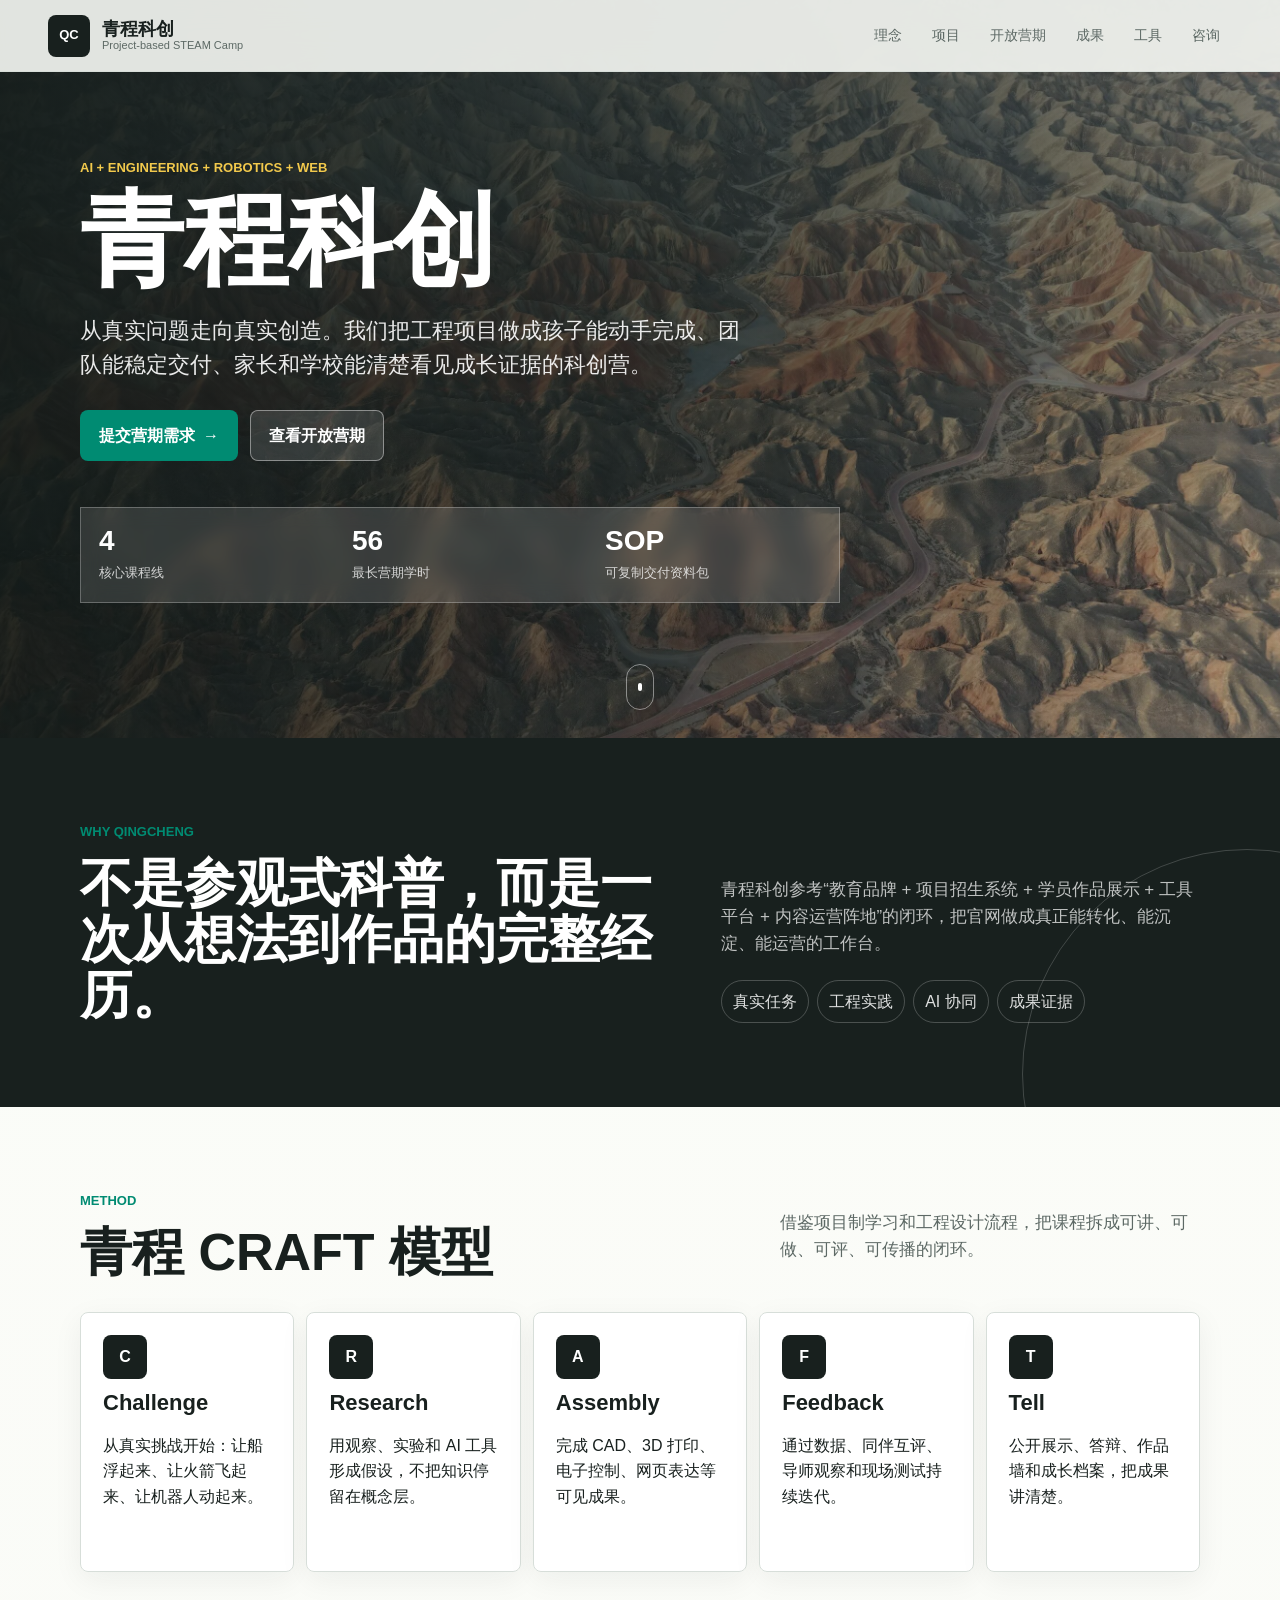
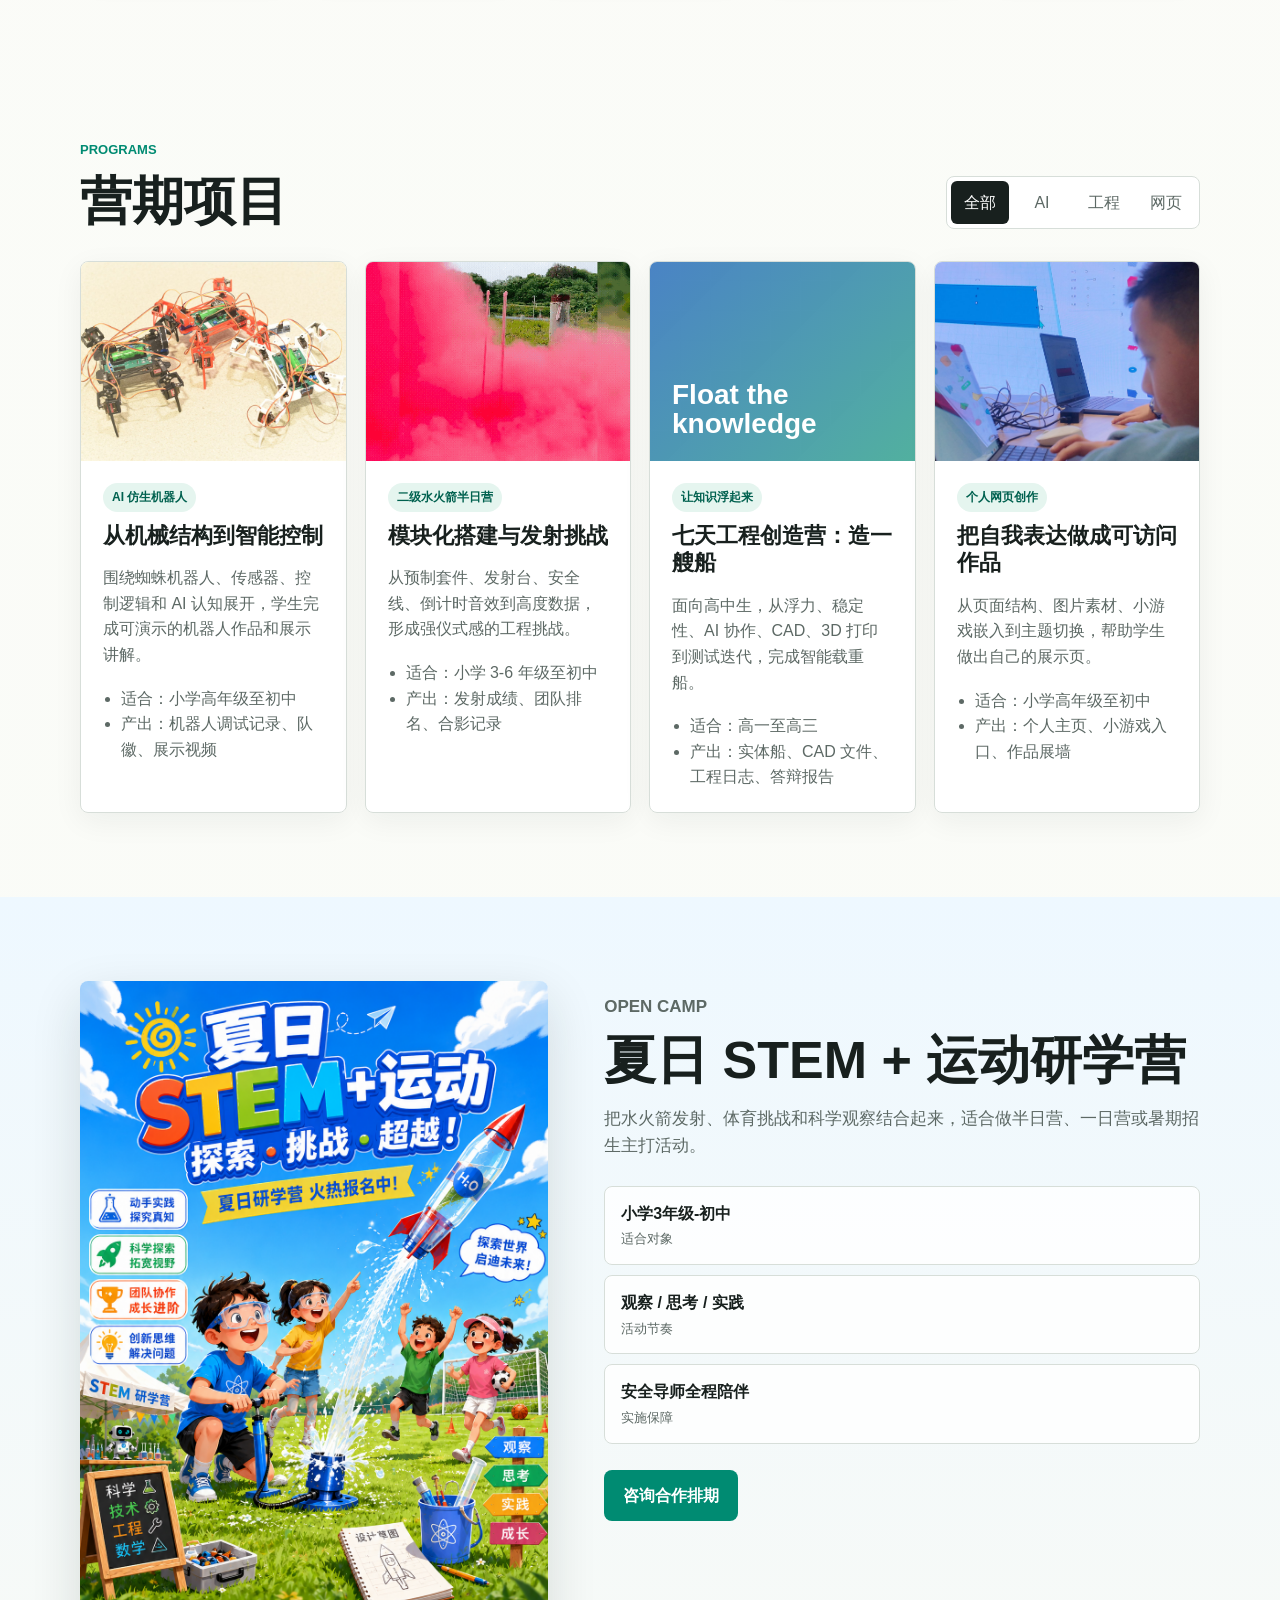
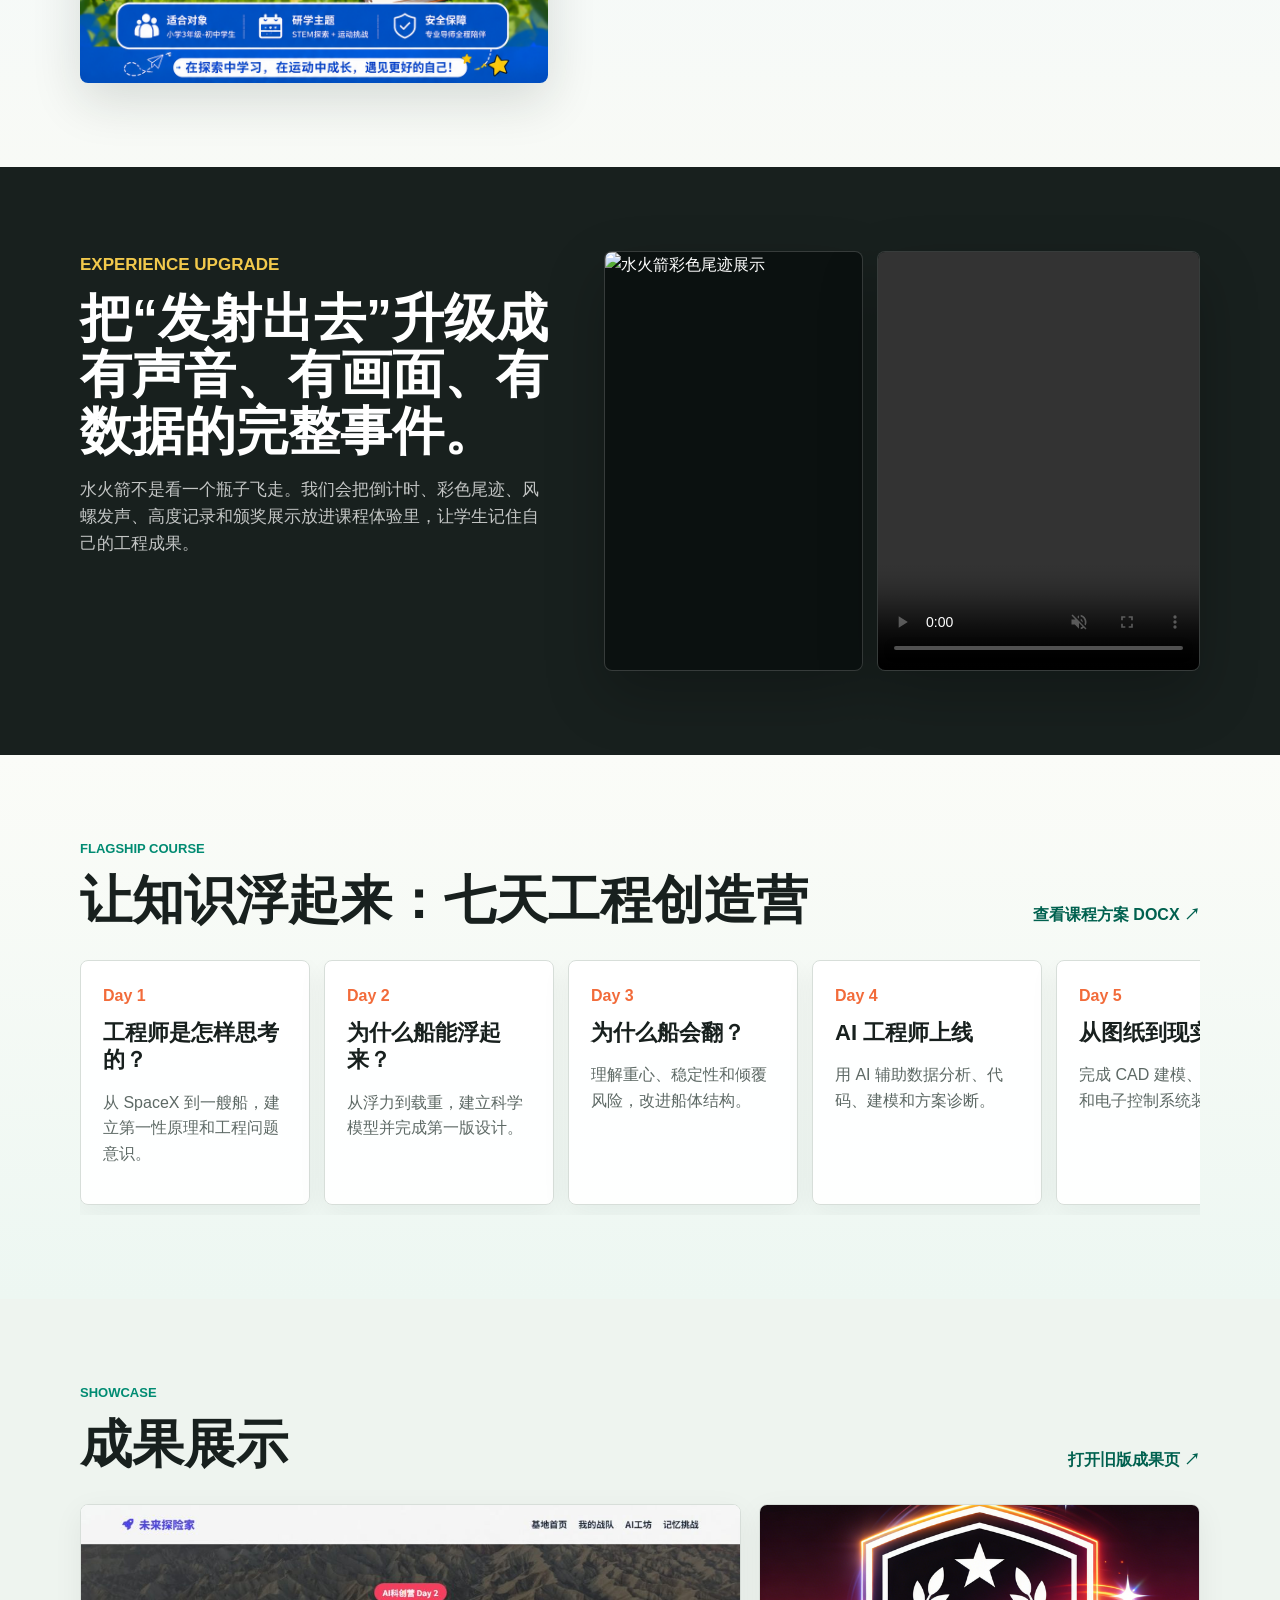
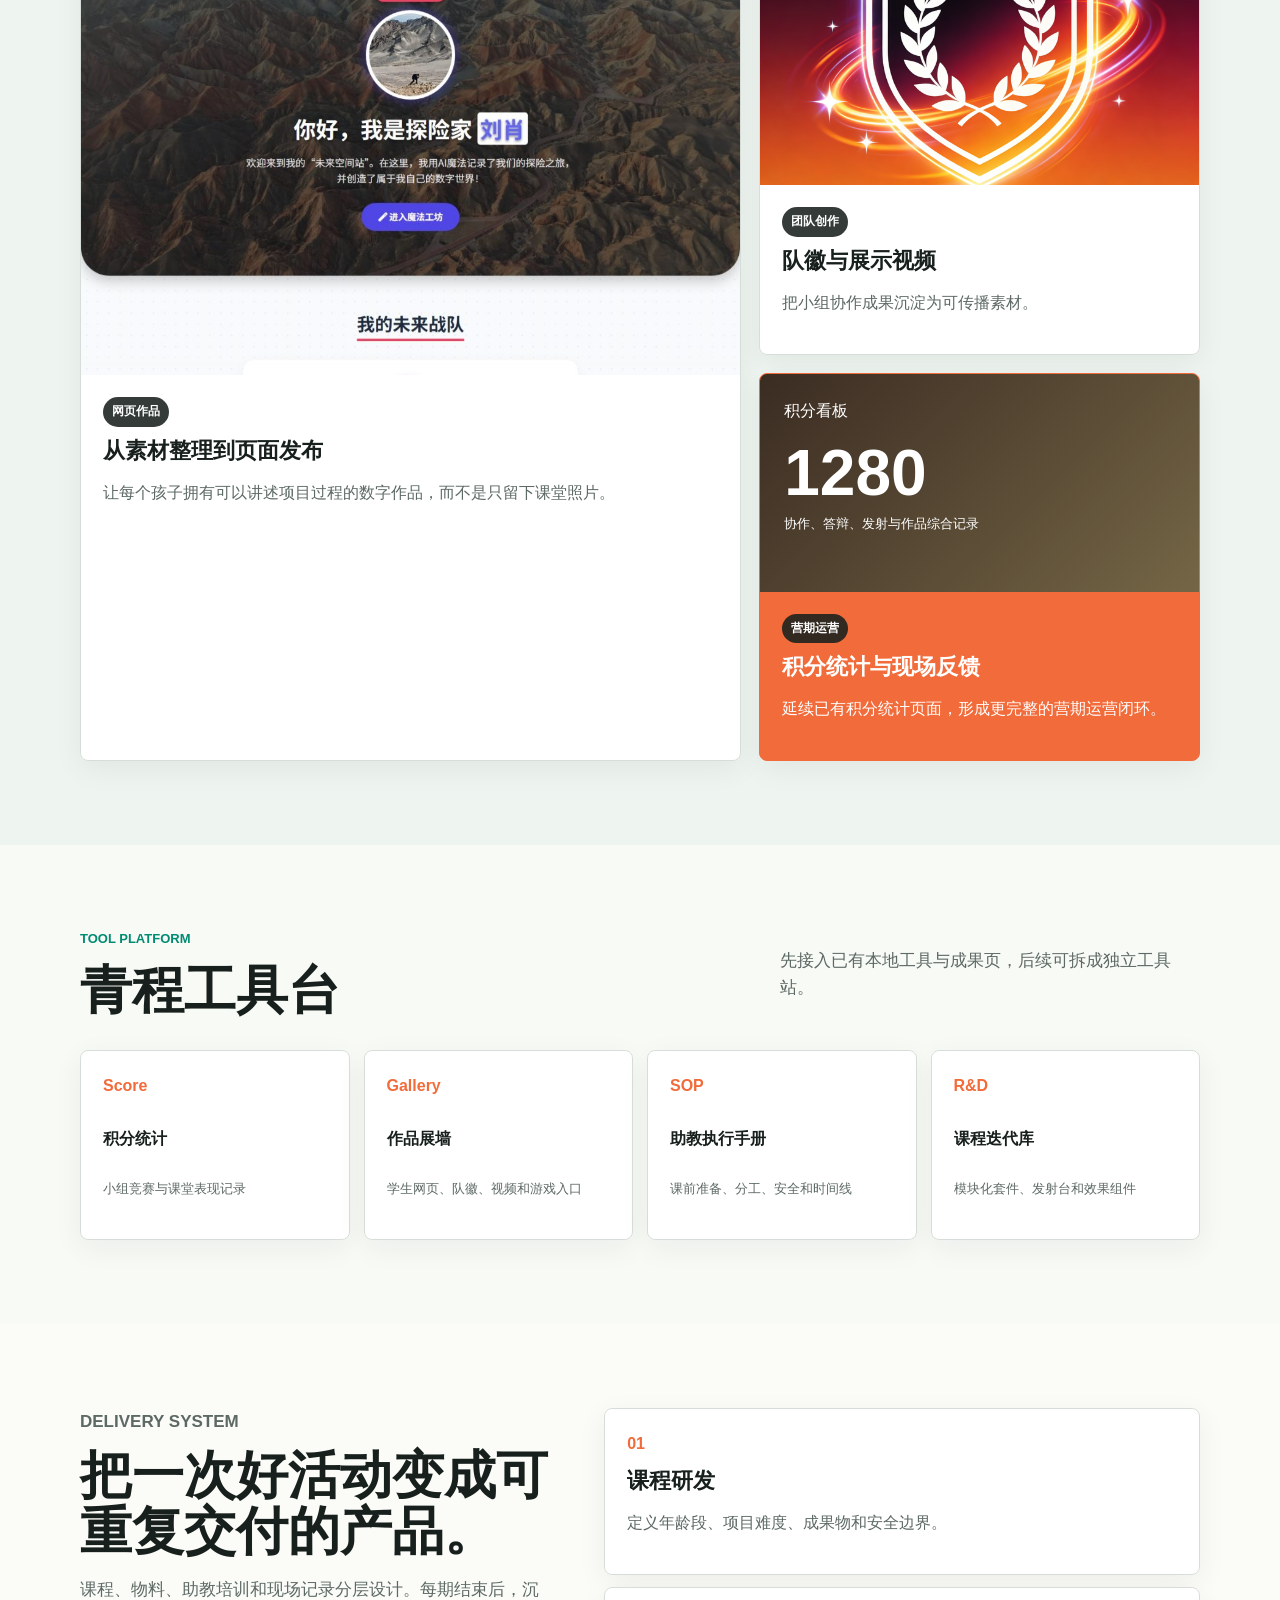
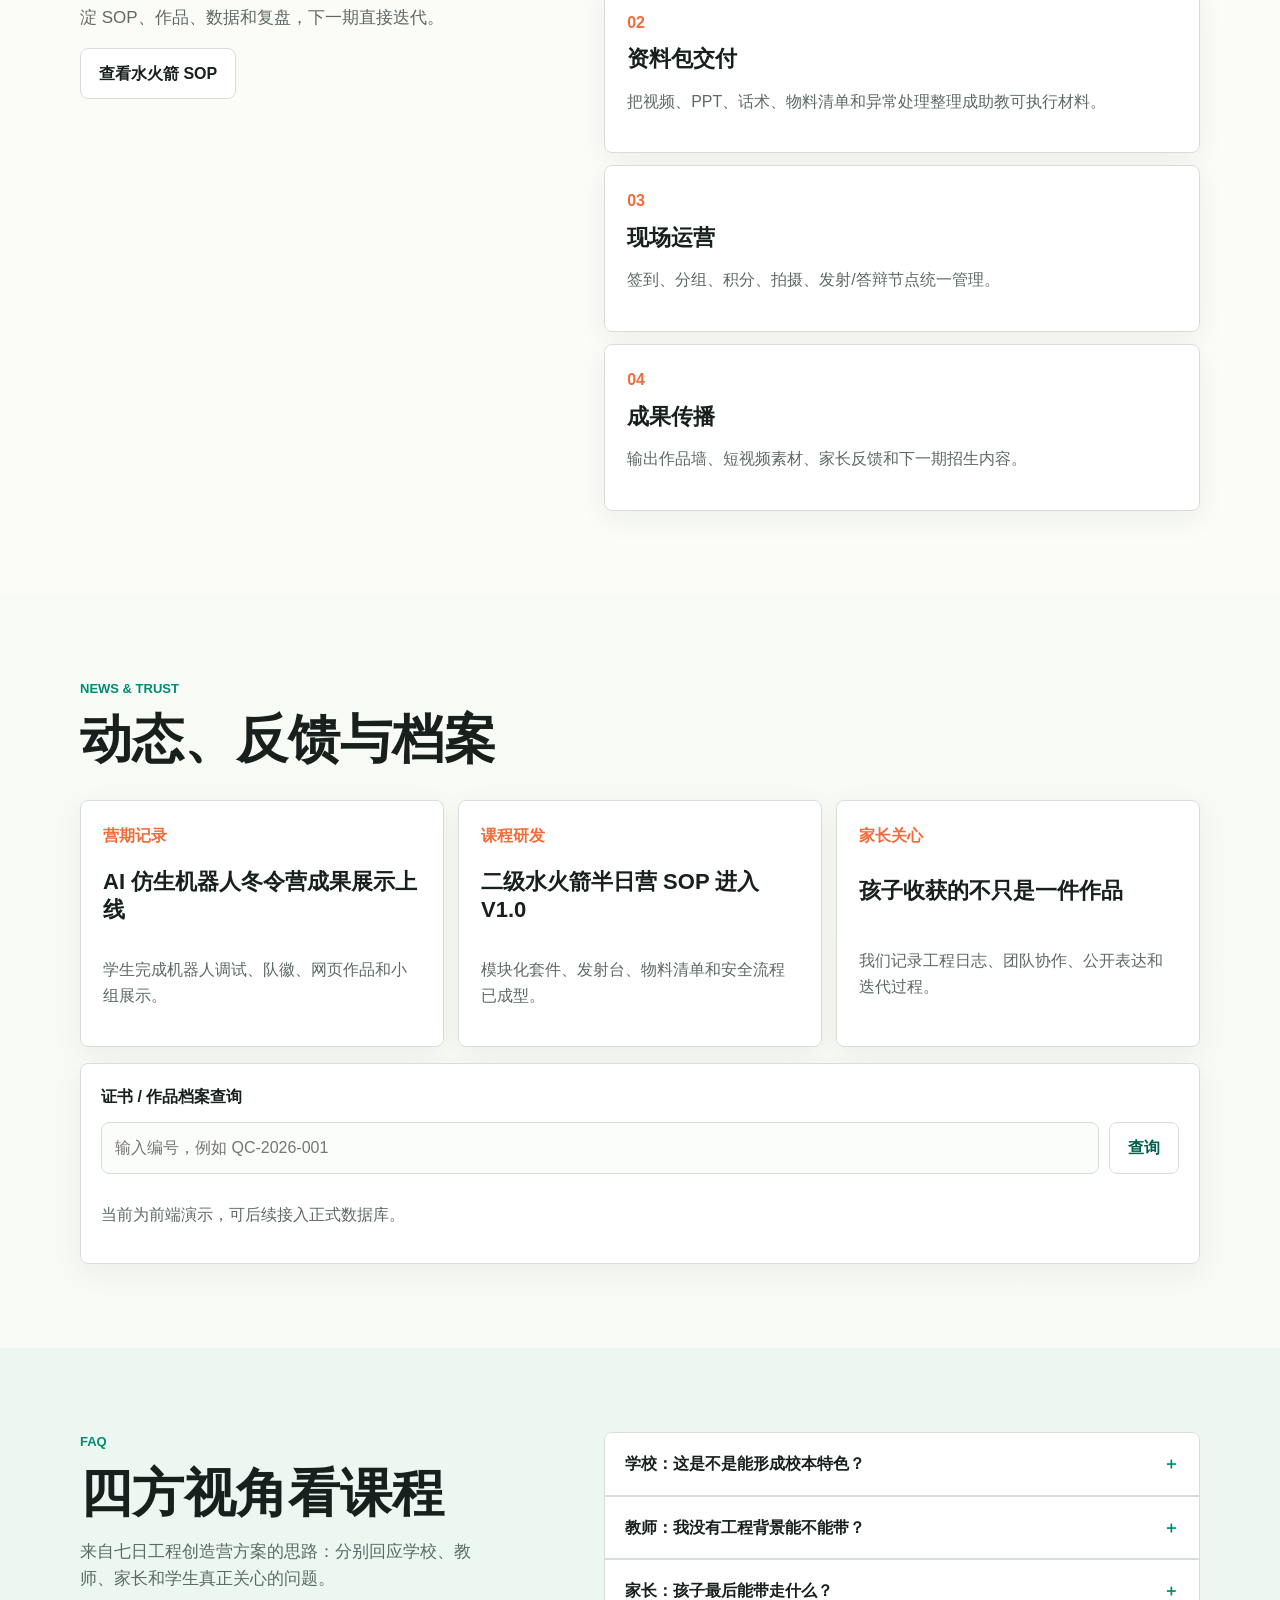
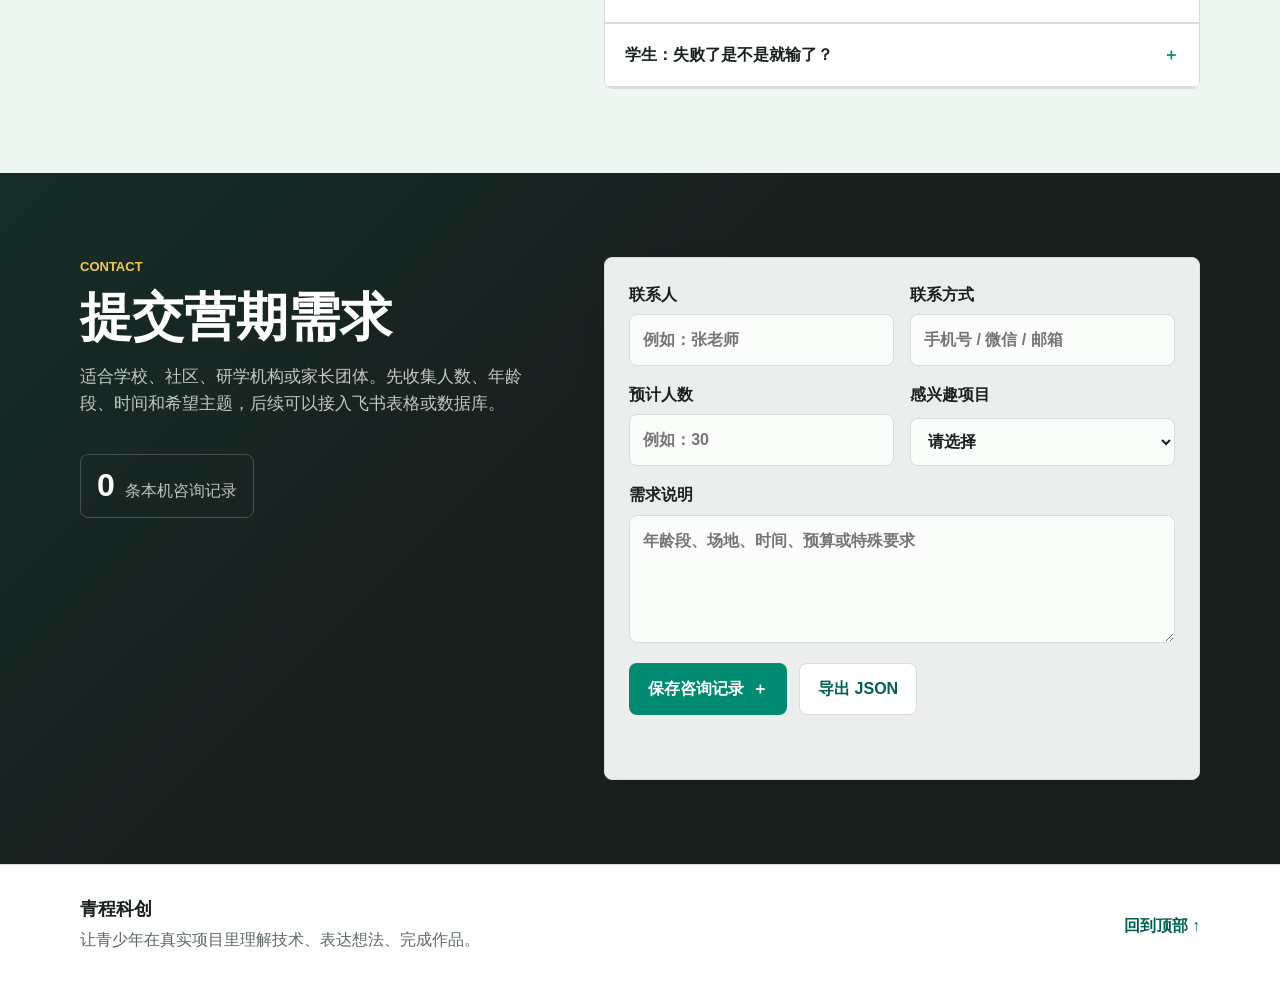
==== commit 88ed3bc8: "external file" ====
--- a/index.html
+++ b/index.html
@@ -246,7 +246,7 @@
             <p class="section-kicker">Showcase</p>
             <h2>成果展示</h2>
           </div>
-          <a class="text-link" href="../2026寒假科创营/营期一/个人主页/AI 仿生机器人科创营成果展示.html">打开旧版成果页 <span aria-hidden="true">↗</span></a>
+          <a class="text-link" href="resources/showcase-ai-robotics.html">打开旧版成果页 <span aria-hidden="true">↗</span></a>
         </div>
 
         <div class="showcase-grid">
@@ -292,10 +292,10 @@
           <p class="section-note">先接入已有本地工具与成果页，后续可拆成独立工具站。</p>
         </div>
         <div class="tool-grid">
-          <a class="tool-card reveal" href="../2026寒假科创营/营期二/积分统计/index.html"><span>Score</span><strong>积分统计</strong><small>小组竞赛与课堂表现记录</small></a>
-          <a class="tool-card reveal" href="../2026寒假科创营/营期二/个人主页/AI 仿生机器人科创营成果展示.html"><span>Gallery</span><strong>作品展墙</strong><small>学生网页、队徽、视频和游戏入口</small></a>
-          <a class="tool-card reveal" href="../2026.6二师水火箭/营期SOP.md"><span>SOP</span><strong>助教执行手册</strong><small>课前准备、分工、安全和时间线</small></a>
-          <a class="tool-card reveal" href="../2026.6二师水火箭/迭代方向.md"><span>R&D</span><strong>课程迭代库</strong><small>模块化套件、发射台和效果组件</small></a>
+          <a class="tool-card reveal" href="resources/scoreboard.html"><span>Score</span><strong>积分统计</strong><small>小组竞赛与课堂表现记录</small></a>
+          <a class="tool-card reveal" href="resources/showcase-ai-robotics.html"><span>Gallery</span><strong>作品展墙</strong><small>学生网页、队徽、视频和游戏入口</small></a>
+          <a class="tool-card reveal" href="resources/water-rocket-sop.md"><span>SOP</span><strong>助教执行手册</strong><small>课前准备、分工、安全和时间线</small></a>
+          <a class="tool-card reveal" href="resources/water-rocket-iteration.md"><span>R&D</span><strong>课程迭代库</strong><small>模块化套件、发射台和效果组件</small></a>
         </div>
       </div>
     </section>
@@ -306,7 +306,7 @@
           <p class="section-kicker">Delivery System</p>
           <h2>把一次好活动变成可重复交付的产品。</h2>
           <p>课程、物料、助教培训和现场记录分层设计。每期结束后，沉淀 SOP、作品、数据和复盘，下一期直接迭代。</p>
-          <a class="button secondary dark magnetic" href="../2026.6二师水火箭/营期SOP.md">查看水火箭 SOP</a>
+          <a class="button secondary dark magnetic" href="resources/water-rocket-sop.md">查看水火箭 SOP</a>
         </div>
         <div class="timeline">
           <div class="timeline-item reveal"><span>01</span><h3>课程研发</h3><p>定义年龄段、项目难度、成果物和安全边界。</p></div>
